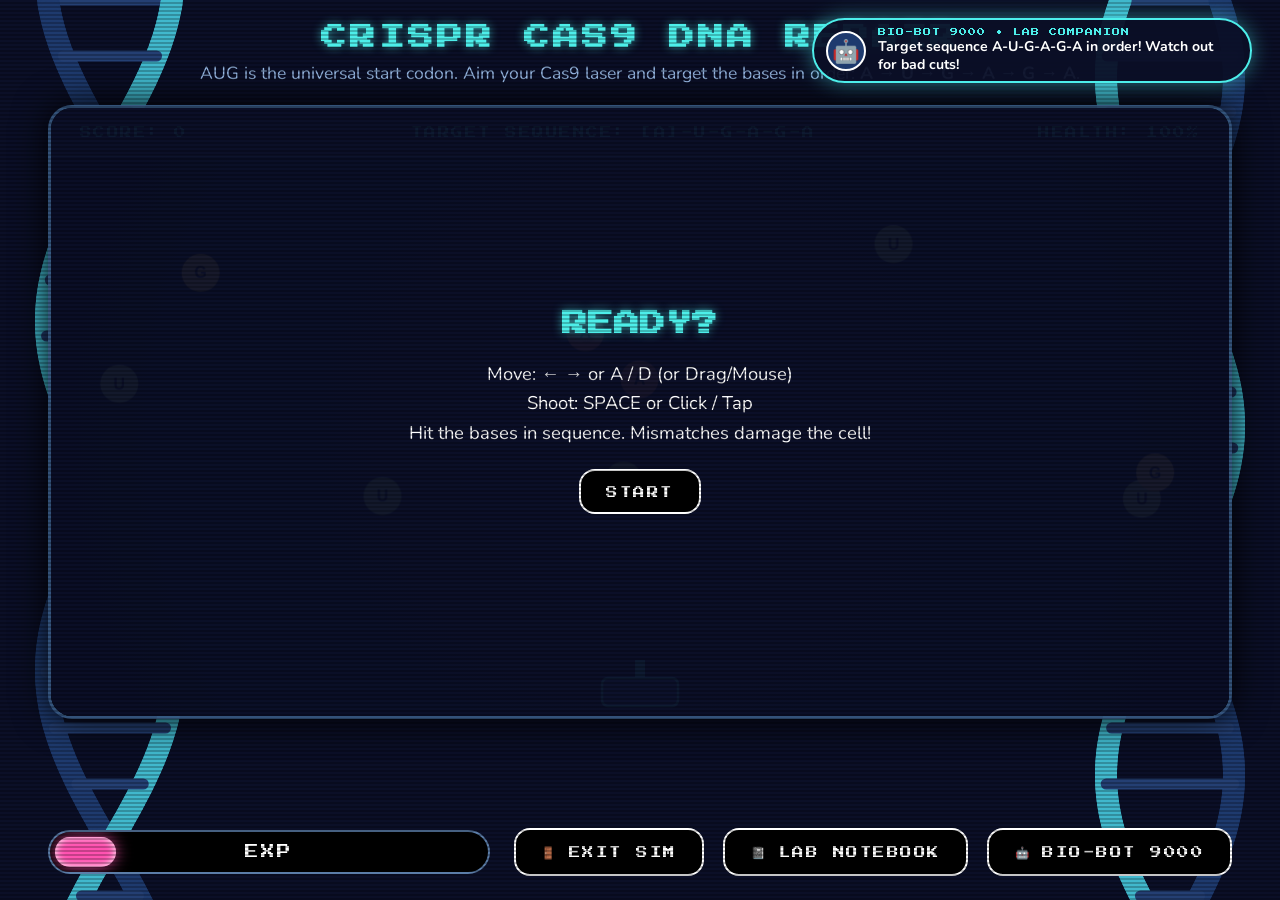
==== crispr.html @ 3cb6dfd9 "uhhh did some stuff" ====
<!DOCTYPE html>
<html lang="en">
<head>
  <meta charset="UTF-8" />
  <meta name="viewport" content="width=device-width, initial-scale=1.0" />
  <title>CRISPR Cas9 DNA Repair</title>

  <link rel="preconnect" href="https://fonts.googleapis.com">
  <link rel="preconnect" href="https://fonts.gstatic.com" crossorigin>
  <link href="https://fonts.googleapis.com/css2?family=Press+Start+2P&family=Nunito:wght@400;600;700&family=Caveat:wght@600;700&display=swap" rel="stylesheet">
  <link rel="stylesheet" href="style.css" />
</head>
<body class="crispr-page">
  <div class="scanlines"></div>

  <canvas id="dna-left" class="dna-canvas dna-left"></canvas>
  <canvas id="dna-right" class="dna-canvas dna-right"></canvas>

  <main class="cr-stage">
    <h1 class="cr-title">CRISPR CAS9 DNA REPAIR</h1>
    <p class="cr-intro">AUG is the universal start codon. Aim your Cas9 laser and target the bases in order: <strong>A &rarr; U &rarr; G &rarr; A &rarr; G &rarr; A</strong>.</p>

    <section class="cr-frame" aria-label="CRISPR Cas9 DNA repair game">
      <div class="cr-hud">
        <span id="score">SCORE: 0</span>
        <span id="target">TARGET SEQUENCE: A-U-G-A-G-A</span>
        <span id="health">HEALTH: 100%</span>
      </div>
      <canvas id="game" width="1180" height="560"></canvas>

      <div class="cr-overlay show" id="overlay">
        <h2 id="ov-title">READY?</h2>
        <p id="ov-text">Move: &larr; &rarr; or A / D (or Drag/Mouse)<br>Shoot: SPACE or Click / Tap<br>Hit the bases in sequence. Mismatches damage the cell!</p>
        <button class="cr-btn" id="start-btn" type="button">START</button>
      </div>
    </section>
  </main>

  <footer class="cr-bar">
    <!-- Original Clean EXP Bar -->
    <div class="cr-exp">
      <div class="cr-exp-track">
        <div class="cr-exp-fill" id="exp-fill"></div>
        <span class="cr-exp-label">EXP</span>
      </div>
    </div>
    <div class="cr-actions">
      <a href="index.html" class="cr-btn"><span>🚪</span> EXIT SIM</a>
      <button class="cr-btn" type="button"><span>📓</span> LAB NOTEBOOK</button>
      <button class="cr-btn" type="button"><span>🤖</span> BIO-BOT 9000</button>
    </div>
  </footer>

  <script>
    /* =========================================================
       CRISPR AUDIO ENGINE & ARCADE LOOP
       ========================================================= */
    let actx = null;
    let bgmInterval = null;
    let bgmIndex = 0;

    function getAudio() {
      try {
        if (!actx) {
          const AudioContext = window.AudioContext || window.webkitAudioContext;
          if (AudioContext) actx = new AudioContext();
        }
        if (actx && actx.state === 'suspended') {
          actx.resume().catch(() => {});
        }
        return actx;
      } catch(e) { return null; }
    }

    const Sound = {
      hover() {
        const c = getAudio();
        if (!c) return;
        try {
          const osc = c.createOscillator();
          const gain = c.createGain();
          osc.type = 'sine';
          osc.frequency.setValueAtTime(540, c.currentTime);
          gain.gain.setValueAtTime(0.04, c.currentTime);
          gain.gain.exponentialRampToValueAtTime(0.001, c.currentTime + 0.05);
          osc.connect(gain);
          gain.connect(c.destination);
          osc.start();
          osc.stop(c.currentTime + 0.05);
        } catch(e) {}
      },
      click() {
        const c = getAudio();
        if (!c) return;
        try {
          const osc = c.createOscillator();
          const gain = c.createGain();
          osc.type = 'square';
          osc.frequency.setValueAtTime(300, c.currentTime);
          osc.frequency.exponentialRampToValueAtTime(150, c.currentTime + 0.07);
          gain.gain.setValueAtTime(0.06, c.currentTime);
          gain.gain.exponentialRampToValueAtTime(0.001, c.currentTime + 0.07);
          osc.connect(gain);
          gain.connect(c.destination);
          osc.start();
          osc.stop(c.currentTime + 0.07);
        } catch(e) {}
      },
      laser() {
        const c = getAudio();
        if (!c) return;
        try {
          const osc = c.createOscillator();
          const gain = c.createGain();
          osc.type = 'sawtooth';
          osc.frequency.setValueAtTime(640, c.currentTime);
          osc.frequency.exponentialRampToValueAtTime(180, c.currentTime + 0.09);
          gain.gain.setValueAtTime(0.08, c.currentTime);
          gain.gain.exponentialRampToValueAtTime(0.001, c.currentTime + 0.09);
          osc.connect(gain);
          gain.connect(c.destination);
          osc.start();
          osc.stop(c.currentTime + 0.09);
        } catch(e) {}
      },
      match() {
        const c = getAudio();
        if (!c) return;
        try {
          const osc = c.createOscillator();
          const gain = c.createGain();
          osc.type = 'triangle';
          osc.frequency.setValueAtTime(523, c.currentTime);
          osc.frequency.exponentialRampToValueAtTime(784, c.currentTime + 0.12);
          gain.gain.setValueAtTime(0.09, c.currentTime);
          gain.gain.exponentialRampToValueAtTime(0.001, c.currentTime + 0.12);
          osc.connect(gain);
          gain.connect(c.destination);
          osc.start();
          osc.stop(c.currentTime + 0.12);
        } catch(e) {}
      },
      damage() {
        const c = getAudio();
        if (!c) return;
        try {
          const osc = c.createOscillator();
          const gain = c.createGain();
          osc.type = 'sawtooth';
          osc.frequency.setValueAtTime(140, c.currentTime);
          osc.frequency.exponentialRampToValueAtTime(60, c.currentTime + 0.16);
          gain.gain.setValueAtTime(0.12, c.currentTime);
          gain.gain.exponentialRampToValueAtTime(0.001, c.currentTime + 0.16);
          osc.connect(gain);
          gain.connect(c.destination);
          osc.start();
          osc.stop(c.currentTime + 0.16);
        } catch(e) {}
      },
      win() {
        const c = getAudio();
        if (!c) return;
        try {
          [440, 554, 659, 880].forEach((freq, idx) => {
            const osc = c.createOscillator();
            const gain = c.createGain();
            osc.type = 'square';
            osc.frequency.setValueAtTime(freq, c.currentTime + idx * 0.08);
            gain.gain.setValueAtTime(0.08, c.currentTime + idx * 0.08);
            gain.gain.exponentialRampToValueAtTime(0.001, c.currentTime + idx * 0.08 + 0.2);
            osc.connect(gain);
            gain.connect(c.destination);
            osc.start(c.currentTime + idx * 0.08);
            osc.stop(c.currentTime + idx * 0.08 + 0.2);
          });
        } catch(e) {}
      },
      lose() {
        const c = getAudio();
        if (!c) return;
        try {
          [280, 220, 160].forEach((freq, idx) => {
            const osc = c.createOscillator();
            const gain = c.createGain();
            osc.type = 'sawtooth';
            osc.frequency.setValueAtTime(freq, c.currentTime + idx * 0.1);
            gain.gain.setValueAtTime(0.09, c.currentTime + idx * 0.1);
            gain.gain.exponentialRampToValueAtTime(0.001, c.currentTime + idx * 0.1 + 0.18);
            osc.connect(gain);
            gain.connect(c.destination);
            osc.start(c.currentTime + idx * 0.1);
            osc.stop(c.currentTime + idx * 0.1 + 0.18);
          });
        } catch(e) {}
      },
      startBGM() {
        this.stopBGM();
        const notes = [130.81, 164.81, 196.00, 246.94, 261.63, 196.00];
        bgmInterval = setInterval(() => {
          const c = getAudio();
          if (!c) return;
          try {
            const osc = c.createOscillator();
            const gain = c.createGain();
            osc.type = 'triangle';
            osc.frequency.setValueAtTime(notes[bgmIndex % notes.length], c.currentTime);
            bgmIndex++;
            gain.gain.setValueAtTime(0.024, c.currentTime);
            gain.gain.exponentialRampToValueAtTime(0.001, c.currentTime + 0.38);
            osc.connect(gain);
            gain.connect(c.destination);
            osc.start();
            osc.stop(c.currentTime + 0.38);
          } catch(e) {}
        }, 360);
      },
      stopBGM() {
        if (bgmInterval) {
          clearInterval(bgmInterval);
          bgmInterval = null;
        }
      }
    };

    /* Button Sounds for Game Page */
    let lastHovered = null;
    document.addEventListener('mouseover', e => {
      const btn = e.target.closest('button, .cr-btn');
      if (btn && btn !== lastHovered) {
        lastHovered = btn;
        if (!/NOTEBOOK/i.test(btn.textContent)) Sound.hover();
      }
    });
    document.addEventListener('mouseout', e => {
      const btn = e.target.closest('button, .cr-btn');
      if (btn && !btn.contains(e.relatedTarget)) lastHovered = null;
    });
    document.addEventListener('mousedown', e => {
      const btn = e.target.closest('button, .cr-btn');
      if (btn && !/NOTEBOOK/i.test(btn.textContent)) Sound.click();
    });

    /* Arcade Game State */
    const SEQ = ['A','U','G','A','G','A'];
    const COLORS = { A:'#e8847c', U:'#a8e08a', G:'#fde172' };
    const cv = document.getElementById('game'), ctx = cv.getContext('2d');
    const W = cv.width, H = cv.height;
    const $ = id => document.getElementById(id);

    let bases, bullets, parts, idx, score, health, running = false, keys = {}, cool = 0;
    const player = { x: W/2, w: 76, h: 28, speed: 5.4 };

    function spawn(forceLetter) {
      const letters = ['A','U','G'];
      let l = forceLetter;
      if (!l) {
        const needed = idx < SEQ.length ? SEQ[idx] : null;
        const copies = bases ? bases.filter(b => b.l === needed).length : 0;
        do { l = letters[Math.floor(Math.random()*3)]; } while (l === needed && copies >= 2);
      }
      return { 
        l, 
        x: 50 + Math.random()*(W-100), 
        y: 40 + Math.random()*(H-250), 
        r: 19,
        vx: (Math.random()<.5?-1:1)*(.3 + Math.random()*.42), 
        vy: (Math.random()<.5?-1:1)*(.22 + Math.random()*.34) 
      };
    }

    function reset() {
      idx = 0; score = 0; health = 100; bullets = []; parts = []; bases = [];
      for (let i = 0; i < 9; i++) bases.push(spawn());
      if (!bases.some(b => b.l === SEQ[0])) bases[0].l = SEQ[0];
      ['A','U','G'].forEach((L, i) => { if (!bases.some(b => b.l === L)) bases[i + 3].l = L; });
      player.x = W/2; 
      updateHUD();
    }

    function updateHUD() {
      $('score').textContent = 'SCORE: ' + score;
      $('health').textContent = 'HEALTH: ' + Math.max(0, health) + '%';
      $('target').textContent = 'TARGET SEQUENCE: ' + SEQ.map((b, i) => i === idx ? `[${b}]` : b).join('-');
      $('exp-fill').style.width = (14 + (idx / SEQ.length) * 86) + '%';
    }

    function burst(x, y, c) {
      for (let i = 0; i < 14; i++) parts.push({ x, y, vx: (Math.random()-.5)*4, vy: (Math.random()-.5)*4, life: 24, c });
    }

    function shoot() {
      if (!running || cool > 0) return;
      Sound.laser();
      bullets.push({ x: player.x, y: H - player.h - 32, r: 6 });
      cool = 14;
    }

    function end(win) {
      running = false;
      Sound.stopBGM();
      if (win) Sound.win(); else Sound.lose();
      $('ov-title').textContent = win ? 'SEQUENCE REPAIRED!' : 'DNA DAMAGED!';
      $('ov-text').innerHTML = win 
        ? 'AUG Codon found! Protein synthesis initiated. Final score: ' + score + '.' 
        : 'Cell integrity depleted. Final score: ' + score + '.';
      $('start-btn').textContent = 'PLAY AGAIN';
      $('overlay').classList.add('show');
    }

    function update() {
      if (keys['ArrowLeft'] || keys['KeyA']) player.x -= player.speed;
      if (keys['ArrowRight'] || keys['KeyD']) player.x += player.speed;
      player.x = Math.max(player.w/2 + 6, Math.min(W - player.w/2 - 6, player.x));
      if (cool > 0) cool--;
      if (keys['Space']) shoot();

      bases.forEach(b => {
        b.x += b.vx; b.y += b.vy;
        if (b.x < b.r || b.x > W - b.r) b.vx *= -1;
        if (b.y < b.r + 20 || b.y > H - 150) b.vy *= -1;
      });
      bullets.forEach(b => b.y -= 7.5);
      bullets = bullets.filter(b => b.y > -10);

      for (const bl of bullets) {
        for (const ba of bases) {
          if (bl.dead || ba.dead) continue;
          if (Math.hypot(bl.x - ba.x, bl.y - ba.y) < ba.r + bl.r) {
            bl.dead = ba.dead = true;
            if (ba.l === SEQ[idx]) { 
              idx++; 
              score += 15; 
              Sound.match();
              burst(ba.x, ba.y, COLORS[ba.l]); 
            } else { 
              health -= 10; 
              Sound.damage();
              burst(ba.x, ba.y, '#ff3333'); 
            }
          }
        }
      }
      bullets = bullets.filter(b => !b.dead);
      const n = bases.length;
      bases = bases.filter(b => !b.dead);
      while (bases.length < n) bases.push(spawn());
      if (idx < SEQ.length && !bases.some(b => b.l === SEQ[idx])) bases[0] = spawn(SEQ[idx]);

      parts.forEach(p => { p.x += p.vx; p.y += p.vy; p.life--; });
      parts = parts.filter(p => p.life > 0);
      updateHUD();
      if (idx >= SEQ.length) end(true);
      else if (health <= 0) end(false);
    }

    function draw() {
      ctx.clearRect(0, 0, W, H);
      bases.forEach(b => {
        ctx.fillStyle = COLORS[b.l];
        ctx.beginPath(); ctx.arc(b.x, b.y, b.r, 0, Math.PI * 2); ctx.fill();
        ctx.fillStyle = '#0b0f27'; ctx.font = 'bold 16px sans-serif';
        ctx.textAlign = 'center'; ctx.textBaseline = 'middle';
        ctx.fillText(b.l, b.x, b.y + 1);
      });
      ctx.fillStyle = '#4deeea';
      bullets.forEach(b => { ctx.beginPath(); ctx.arc(b.x, b.y, b.r, 0, Math.PI * 2); ctx.fill(); });
      parts.forEach(p => { ctx.globalAlpha = p.life / 24; ctx.fillStyle = p.c; ctx.fillRect(p.x, p.y, 4, 4); });
      ctx.globalAlpha = 1;
      
      // Cas9 Emitter Cannon
      ctx.fillStyle = '#4deeea'; ctx.fillRect(player.x - 5, H - player.h - 28, 10, 20);
      ctx.fillStyle = '#1e3a6e';
      ctx.beginPath();
      if (ctx.roundRect) ctx.roundRect(player.x - player.w/2, H - player.h - 10, player.w, player.h, 6);
      else ctx.rect(player.x - player.w/2, H - player.h - 10, player.w, player.h);
      ctx.fill();
      ctx.strokeStyle = '#4deeea'; ctx.lineWidth = 2.5; ctx.stroke();
    }

    function loop() {
      if (running) update();
      draw();
      requestAnimationFrame(loop);
    }

    function start() {
      getAudio();
      Sound.startBGM();
      reset(); 
      running = true;
      $('overlay').classList.remove('show');
    }

    $('start-btn').addEventListener('click', start);
    document.addEventListener('keydown', e => {
      keys[e.code] = true;
      if (['ArrowLeft','ArrowRight','Space','KeyA','KeyD'].includes(e.code)) e.preventDefault();
      if (e.code === 'Space') { getAudio(); shoot(); }
      if (e.code === 'Enter' && !running) start();
    });
    document.addEventListener('keyup', e => { keys[e.code] = false; });

    function pointerX(e) {
      const r = cv.getBoundingClientRect();
      const cx = (e.touches ? e.touches[0].clientX : e.clientX);
      return (cx - r.left) * (W / r.width);
    }
    cv.addEventListener('mousemove', e => { if (running) player.x = pointerX(e); });
    cv.addEventListener('mousedown', e => { if (running) { getAudio(); player.x = pointerX(e); shoot(); } });
    cv.addEventListener('touchstart', e => { if (running) { getAudio(); e.preventDefault(); player.x = pointerX(e); shoot(); } }, { passive: false });
    cv.addEventListener('touchmove', e => { if (running) { e.preventDefault(); player.x = pointerX(e); } }, { passive: false });

    reset(); 
    loop();
  </script>

  <script src="helix.js"></script>
  <script src="labnotebook.js"></script>
  <script src="biobot.js"></script>
</body>
</html>
---- style.css ----
/* =========================================================
   style.css — Unified Retro Sci-Fi Stylesheet
   ========================================================= */

* {
  margin: 0;
  padding: 0;
  box-sizing: border-box;
}

:root {
  --bg-color: #0b0f27;
  --cyan-primary: #4deeea;
  --cyan-glow: rgba(77, 238, 234, 0.6);
  --blue-border: #4a6fa5;
  --card-border: rgba(94, 150, 219, 0.55);
  --pink-exp: #ff52b1;
  --pink-glow: rgba(255, 82, 177, 0.85);
  --font-retro: 'Press Start 2P', monospace;
  --font-body: 'Nunito', sans-serif;
  --font-hand: 'Caveat', cursive, sans-serif;
}

body {
  background-color: var(--bg-color);
  color: #ffffff;
  font-family: var(--font-retro);
  min-height: 100vh;
  overflow-x: hidden;
  display: flex;
  justify-content: center;
  align-items: center;
  position: relative;
}

/* --- CRT SCANLINES --- */
.scanlines {
  position: fixed;
  inset: 0;
  pointer-events: none;
  background: linear-gradient(
    rgba(18, 16, 16, 0) 50%, 
    rgba(0, 0, 0, 0.35) 50%
  );
  background-size: 100% 4px;
  z-index: 99;
  opacity: 0.65;
}

/* --- 3D DNA BACKGROUND CANVASES --- */
.dna-canvas {
  position: fixed;
  top: 0;
  height: 100vh;
  width: 220px;
  z-index: 10;
  pointer-events: none;
  display: block;
}
.dna-left { left: 0; }
.dna-right { right: 0; }

/* --- MAIN PORTAL VIEWPORT --- */
.viewport {
  position: relative;
  z-index: 20;
  width: 100%;
  max-width: 1400px;
  min-height: 100vh;
  display: flex;
  flex-direction: column;
  justify-content: space-between;
  padding: 2.2rem 12.5rem 1.8rem;
}

/* --- HEADER --- */
.main-header {
  text-align: center;
  margin-bottom: 2rem;
}

.glitch-title {
  font-size: 1.65rem;
  letter-spacing: 3.5px;
  color: var(--cyan-primary);
  text-shadow: 0 0 8px var(--cyan-glow), 0 0 20px var(--cyan-glow);
  margin-bottom: 1rem;
  line-height: 1.5;
  transition: all 0.3s ease;
}

.glitch-title:hover {
  text-shadow: 0 0 12px #fff, 0 0 25px var(--cyan-primary), 0 0 45px var(--cyan-primary);
}

.sub-title {
  font-size: 0.95rem;
  letter-spacing: 2px;
  color: #3b9db4;
  text-shadow: 0 0 8px rgba(59, 157, 180, 0.6);
}

/* --- NAVIGATION PILL BUTTONS --- */
.nav-cluster {
  display: flex;
  flex-direction: column;
  align-items: center;
  gap: 1.5rem;
  margin-bottom: 2.5rem;
  width: 100%;
}

.nav-row {
  display: flex;
  justify-content: center;
  align-items: stretch;
  gap: 2rem;
  width: 100%;
}

.row-top { max-width: 1100px; }
.row-bottom { max-width: 820px; }

.pixel-pill-btn {
  flex: 1;
  min-height: 72px;
  background: rgba(11, 15, 39, 0.7);
  backdrop-filter: blur(5px);
  border: 2.5px solid var(--card-border);
  border-radius: 50px;
  padding: 1.25rem 2rem;
  font-family: var(--font-retro);
  font-size: 0.85rem;
  letter-spacing: 1.5px;
  color: #38b4d0;
  text-shadow: 0 0 6px rgba(56, 180, 208, 0.6);
  cursor: pointer;
  outline: none;
  position: relative;
  overflow: hidden;
  text-decoration: none;
  transition: all 0.25s cubic-bezier(0.175, 0.885, 0.32, 1.275);
  display: flex;
  justify-content: center;
  align-items: center;
  text-align: center;
}

.pixel-pill-btn.multi-line { line-height: 1.5; }

.pixel-pill-btn::after {
  content: '';
  position: absolute;
  top: 0;
  left: -120%;
  width: 60%;
  height: 100%;
  background: linear-gradient(90deg, transparent, rgba(77, 238, 234, 0.25), transparent);
  transform: skewX(-25deg);
  transition: none; 
}

.pixel-pill-btn:hover::after {
  left: 160%;
  transition: left 0.6s ease; 
}

.pixel-pill-btn:hover {
  border-color: var(--cyan-primary);
  color: #ffffff;
  transform: translateY(-4px) scale(1.03);
  box-shadow: 0 0 22px var(--cyan-glow), inset 0 0 16px rgba(77, 238, 234, 0.3);
  text-shadow: 0 0 10px #ffffff, 0 0 18px var(--cyan-primary);
}

.pixel-pill-btn:active { transform: translateY(1px) scale(0.98); }

/* --- PANELS & TAB BARS --- */
.content-panels {
  display: grid;
  grid-template-columns: 1fr 1fr;
  gap: 2.5rem;
  margin-bottom: 2.5rem;
  width: 100%;
}

.panel-card {
  border: 2px solid var(--card-border);
  border-radius: 30px;
  min-height: 280px;
  padding: 2rem 2.2rem;
  background: rgba(11, 15, 39, 0.65);
  backdrop-filter: blur(6px);
  position: relative;
  box-shadow: 0 6px 25px rgba(0, 0, 0, 0.4);
  display: flex;
  flex-direction: column;
}

.panel-title {
  font-size: 1.05rem;
  color: #3db8d0;
  text-shadow: 0 0 8px rgba(61, 184, 208, 0.7);
  letter-spacing: 2.5px;
  margin-bottom: 1.2rem;
}

.tab-bar {
  display: flex;
  flex-wrap: wrap;
  gap: 0.6rem;
  position: relative;
}

.tab-bar input[type="radio"] { display: none; }

.tab-btn {
  font-family: var(--font-retro);
  font-size: 0.58rem;
  letter-spacing: 1px;
  padding: 0.45rem 0.85rem;
  border: 1.5px solid var(--card-border);
  border-radius: 8px;
  color: #5b83b8;
  background: rgba(8, 11, 30, 0.8);
  cursor: pointer;
  transition: all 0.2s ease;
  user-select: none;
}

.tab-btn:hover {
  color: var(--cyan-primary);
  border-color: var(--cyan-primary);
  box-shadow: 0 0 8px rgba(77, 238, 234, 0.4);
}

#tab-gap-diag:checked + label, #tab-gap-stats:checked + label, #tab-gap-pipe:checked + label,
#tab-sol-matrix:checked + label, #tab-sol-sims:checked + label, #tab-sol-cred:checked + label {
  background: var(--cyan-primary);
  color: #0b0f27;
  border-color: var(--cyan-primary);
  box-shadow: 0 0 12px var(--cyan-primary);
  font-weight: bold;
}

.tab-content {
  display: none;
  width: 100%;
  margin-top: 1.4rem;
  animation: fadeIn 0.3s ease;
}

@keyframes fadeIn {
  from { opacity: 0; transform: translateY(4px); }
  to { opacity: 1; transform: translateY(0); }
}

#tab-gap-diag:checked ~ .content-gap-diag, #tab-gap-stats:checked ~ .content-gap-stats,
#tab-gap-pipe:checked ~ .content-gap-pipe, #tab-sol-matrix:checked ~ .content-sol-matrix,
#tab-sol-sims:checked ~ .content-sol-sims, #tab-sol-cred:checked ~ .content-sol-cred {
  display: block;
}

.placeholder-text {
  font-family: var(--font-body);
  font-weight: 400;
  font-size: 1.15rem; 
  line-height: 1.6;
  color: #82a8de;
}

.prompt-arrow {
  font-family: var(--font-retro);
  font-size: 0.7rem;
  color: var(--cyan-primary);
  margin-right: 5px;
}

/* --- FOOTER, ROLE PILL & EXP GAUGE --- */
.bottom-bar, .cr-bar {
  display: flex;
  justify-content: space-between;
  align-items: center;
  flex-wrap: wrap;
  gap: 1.5rem;
  width: 100%;
  position: relative;
  z-index: 20;
}

/* Persistent Role Match Box */
.role-display-pill {
  background: #000000;
  border: 2px solid var(--card-border);
  border-radius: 25px;
  padding: 10px 16px;
  display: flex;
  align-items: center;
  gap: 8px;
  box-shadow: 0 0 12px rgba(0, 0, 0, 0.8);
}
.role-label {
  color: #ff52b1;
  font-size: 0.65rem;
  letter-spacing: 1.5px;
  font-weight: bold;
}
.role-value {
  color: #ffffff;
  font-size: 0.58rem;
  letter-spacing: 1px;
}

.exp-container, .cr-exp {
  flex: 1;
  max-width: 580px;
}

.exp-track, .cr-exp-track {
  width: 100%;
  height: 44px;
  background: #000000;
  border: 2.5px solid #5b7da8;
  border-radius: 35px;
  position: relative;
  display: flex;
  align-items: center;
  justify-content: center;
  cursor: pointer;
  overflow: hidden;
}

.exp-fill, .cr-exp-fill {
  position: absolute;
  left: 5px;
  top: 5px;
  bottom: 5px;
  width: 70px;
  background: var(--pink-exp);
  border-radius: 25px;
  box-shadow: 0 0 16px var(--pink-glow), inset 0 0 8px #fff;
  transition: width 0.5s ease;
}

.exp-track:hover .exp-fill { width: 80%; }

.exp-label, .cr-exp-label {
  position: relative;
  z-index: 3;
  font-size: 0.85rem;
  color: #ffffff;
  letter-spacing: 2px;
  pointer-events: none;
}

/* --- ACTION BUTTONS --- */
.action-buttons, .cr-actions {
  display: flex;
  gap: 1.2rem;
}

.action-btn, .cr-btn {
  background: #000000;
  border: 2.5px solid #ffffff;
  border-radius: 16px;
  color: #ffffff;
  font-family: var(--font-retro);
  font-size: 0.72rem;
  padding: 0.9rem 1.6rem;
  display: flex;
  align-items: center;
  gap: 0.75rem;
  cursor: pointer;
  letter-spacing: 1.5px;
  text-decoration: none;
  transition: all 0.25s ease;
}

.action-icon { font-size: 1.15rem; }

.action-btn:hover, .cr-btn:hover {
  background: #ffffff;
  color: #000000;
  transform: translateY(-4px) scale(1.04);
  box-shadow: 0 0 22px rgba(255, 255, 255, 0.8);
}

.action-btn:active, .cr-btn:active { transform: translateY(1px); }

/* =========================================================
   CRISPR CAS9 GAME STYLES
   ========================================================= */
.crispr-page {
  flex-direction: column;
  justify-content: space-between;
  padding: 1.5rem 3rem;
}

.cr-stage {
  position: relative;
  z-index: 20;
  display: flex;
  flex-direction: column;
  align-items: center;
  width: 100%;
  max-width: 1260px;
  margin: 0 auto;
}

.cr-title {
  font-size: 1.6rem;
  letter-spacing: 3px;
  color: var(--cyan-primary);
  text-shadow: 0 0 10px var(--cyan-glow);
  text-align: center;
  margin-bottom: 0.6rem;
}

.cr-intro {
  font-family: var(--font-body);
  font-size: 1.1rem;
  max-width: 880px;
  text-align: center;
  color: #9abce8;
  margin-bottom: 1.2rem;
  line-height: 1.5;
}

.cr-frame {
  position: relative;
  width: 100%;
  max-width: 1200px;
  border: 3.5px solid var(--card-border);
  border-radius: 24px;
  background: rgba(0, 0, 0, 0.9);
  box-shadow: 0 0 35px rgba(0, 0, 0, 0.95), inset 0 0 25px rgba(77, 238, 234, 0.08);
  overflow: hidden;
  margin-bottom: 1.8rem;
}

.cr-hud {
  display: flex;
  justify-content: space-between;
  padding: 1.1rem 1.8rem;
  background: rgba(14, 21, 56, 0.88);
  border-bottom: 2px solid var(--card-border);
  font-size: 0.72rem;
  letter-spacing: 1.5px;
  color: var(--cyan-primary);
}

#game {
  display: block;
  width: 100%;
  height: auto;
  max-height: 70vh;
  background: radial-gradient(circle at center, #0e173d 0%, #040714 100%);
  cursor: crosshair;
}

.cr-overlay {
  position: absolute;
  inset: 0;
  background: rgba(11, 15, 39, 0.95);
  display: flex;
  flex-direction: column;
  justify-content: center;
  align-items: center;
  gap: 1.4rem;
  padding: 2.5rem;
  text-align: center;
  opacity: 0;
  pointer-events: none;
  transition: opacity 0.3s ease;
}

.cr-overlay.show {
  opacity: 1;
  pointer-events: auto;
}

.cr-overlay h2 {
  font-size: 1.6rem;
  color: var(--cyan-primary);
  text-shadow: 0 0 10px var(--cyan-glow);
}

.cr-overlay p {
  font-family: var(--font-body);
  font-size: 1.15rem;
  line-height: 1.6;
  max-width: 640px;
  color: #ffffff;
}

/* --- RESPONSIVE BREAKPOINTS --- */
@media (max-width: 1200px) {
  .viewport { padding: 2rem 5rem 1.5rem; }
  .crispr-page { padding: 1.5rem 1.5rem; }
}

@media (max-width: 880px) {
  .viewport, .crispr-page { padding: 1.2rem 1rem; }
  .dna-canvas { display: none; }
  .nav-row { flex-direction: column; }
  .pixel-pill-btn { width: 100%; }
  .content-panels { grid-template-columns: 1fr; }
  .bottom-bar, .cr-bar { flex-direction: column; align-items: stretch; }
  .action-buttons, .cr-actions { justify-content: center; }
  .cr-hud { font-size: 0.55rem; flex-direction: column; gap: 0.6rem; }
}
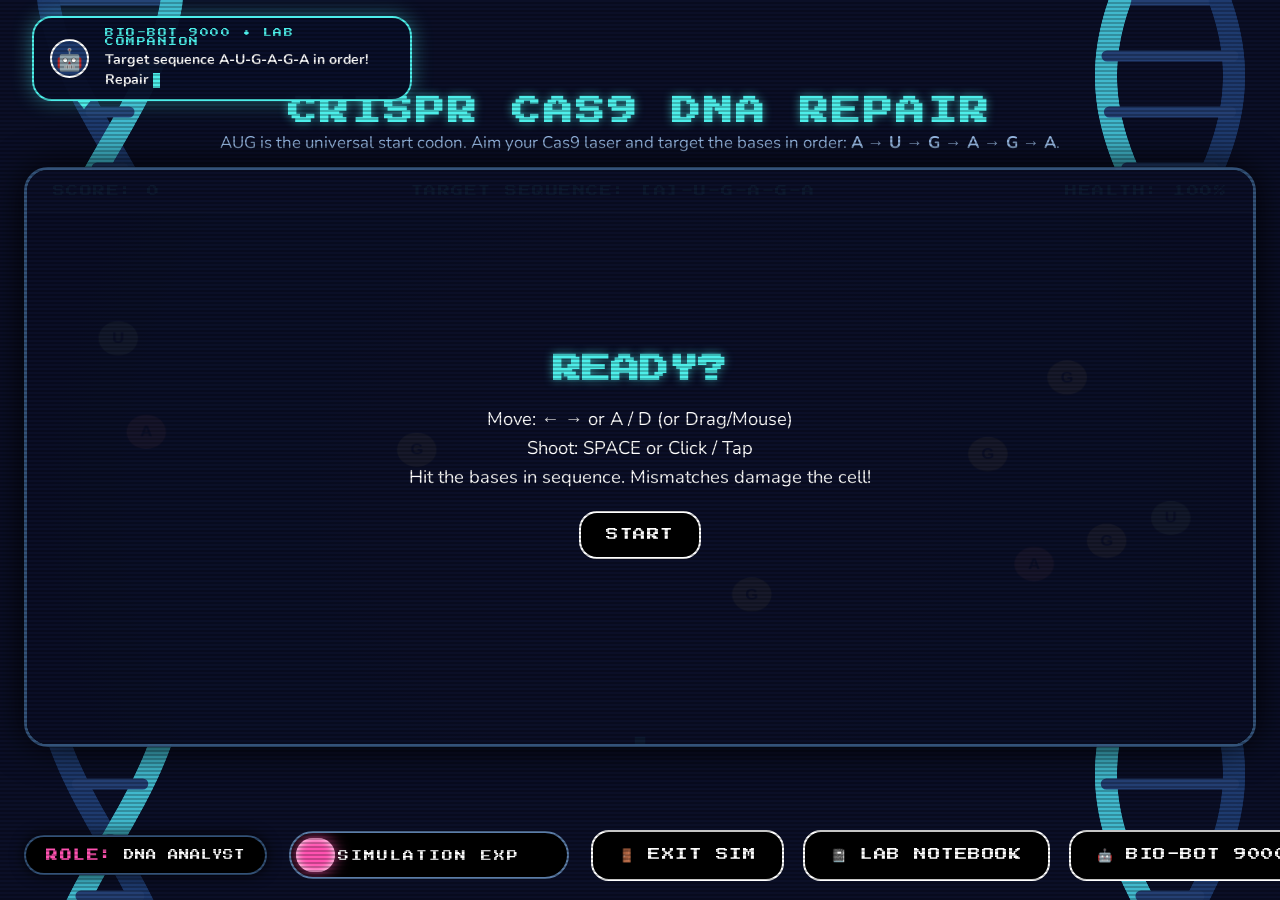
==== commit e28bd121: "Add files via upload" ====
--- a/crispr.html
+++ b/crispr.html
@@ -26,7 +26,7 @@
         <span id="target">TARGET SEQUENCE: A-U-G-A-G-A</span>
         <span id="health">HEALTH: 100%</span>
       </div>
-      <canvas id="game" width="1180" height="560"></canvas>
+      <canvas id="game" width="1180" height="640"></canvas>
 
       <div class="cr-overlay show" id="overlay">
         <h2 id="ov-title">READY?</h2>
@@ -37,11 +37,15 @@
   </main>
 
   <footer class="cr-bar">
-    <!-- Original Clean EXP Bar -->
+    <div class="role-display-pill">
+      <span class="role-label">ROLE:</span>
+      <span class="role-value" id="current-role">DNA ANALYST</span>
+    </div>
+
     <div class="cr-exp">
       <div class="cr-exp-track">
         <div class="cr-exp-fill" id="exp-fill"></div>
-        <span class="cr-exp-label">EXP</span>
+        <span class="cr-exp-label">SIMULATION EXP</span>
       </div>
     </div>
     <div class="cr-actions">
@@ -52,9 +56,6 @@
   </footer>
 
   <script>
-    /* =========================================================
-       CRISPR AUDIO ENGINE & ARCADE LOOP
-       ========================================================= */
     let actx = null;
     let bgmInterval = null;
     let bgmIndex = 0;
@@ -73,39 +74,6 @@
     }
 
     const Sound = {
-      hover() {
-        const c = getAudio();
-        if (!c) return;
-        try {
-          const osc = c.createOscillator();
-          const gain = c.createGain();
-          osc.type = 'sine';
-          osc.frequency.setValueAtTime(540, c.currentTime);
-          gain.gain.setValueAtTime(0.04, c.currentTime);
-          gain.gain.exponentialRampToValueAtTime(0.001, c.currentTime + 0.05);
-          osc.connect(gain);
-          gain.connect(c.destination);
-          osc.start();
-          osc.stop(c.currentTime + 0.05);
-        } catch(e) {}
-      },
-      click() {
-        const c = getAudio();
-        if (!c) return;
-        try {
-          const osc = c.createOscillator();
-          const gain = c.createGain();
-          osc.type = 'square';
-          osc.frequency.setValueAtTime(300, c.currentTime);
-          osc.frequency.exponentialRampToValueAtTime(150, c.currentTime + 0.07);
-          gain.gain.setValueAtTime(0.06, c.currentTime);
-          gain.gain.exponentialRampToValueAtTime(0.001, c.currentTime + 0.07);
-          osc.connect(gain);
-          gain.connect(c.destination);
-          osc.start();
-          osc.stop(c.currentTime + 0.07);
-        } catch(e) {}
-      },
       laser() {
         const c = getAudio();
         if (!c) return;
@@ -222,25 +190,6 @@
       }
     };
 
-    /* Button Sounds for Game Page */
-    let lastHovered = null;
-    document.addEventListener('mouseover', e => {
-      const btn = e.target.closest('button, .cr-btn');
-      if (btn && btn !== lastHovered) {
-        lastHovered = btn;
-        if (!/NOTEBOOK/i.test(btn.textContent)) Sound.hover();
-      }
-    });
-    document.addEventListener('mouseout', e => {
-      const btn = e.target.closest('button, .cr-btn');
-      if (btn && !btn.contains(e.relatedTarget)) lastHovered = null;
-    });
-    document.addEventListener('mousedown', e => {
-      const btn = e.target.closest('button, .cr-btn');
-      if (btn && !/NOTEBOOK/i.test(btn.textContent)) Sound.click();
-    });
-
-    /* Arcade Game State */
     const SEQ = ['A','U','G','A','G','A'];
     const COLORS = { A:'#e8847c', U:'#a8e08a', G:'#fde172' };
     const cv = document.getElementById('game'), ctx = cv.getContext('2d');
@@ -275,6 +224,9 @@
       ['A','U','G'].forEach((L, i) => { if (!bases.some(b => b.l === L)) bases[i + 3].l = L; });
       player.x = W/2; 
       updateHUD();
+
+      const saved = localStorage.getItem('biotech_matched_role');
+      if (saved) $('current-role').textContent = saved.toUpperCase();
     }
 
     function updateHUD() {
--- a/style.css
+++ b/style.css
@@ -1,5 +1,5 @@
 /* =========================================================
-   style.css — Unified Retro Sci-Fi Stylesheet
+   style.css — Screen-Filling Retro Sci-Fi Stylesheet
    ========================================================= */
 
 * {
@@ -28,6 +28,7 @@
   min-height: 100vh;
   overflow-x: hidden;
   display: flex;
+  flex-direction: column;
   justify-content: center;
   align-items: center;
   position: relative;
@@ -47,7 +48,7 @@
   opacity: 0.65;
 }
 
-/* --- 3D DNA BACKGROUND CANVASES --- */
+/* --- 3D DNA CANVASES (SEAMLESS 100vh CEILING TO FLOOR) --- */
 .dna-canvas {
   position: fixed;
   top: 0;
@@ -65,75 +66,78 @@
   position: relative;
   z-index: 20;
   width: 100%;
-  max-width: 1400px;
+  max-width: 1680px;
   min-height: 100vh;
   display: flex;
   flex-direction: column;
   justify-content: space-between;
-  padding: 2.2rem 12.5rem 1.8rem;
-}
-
-/* --- HEADER --- */
+  padding: 2.2rem 9rem 1.6rem;
+}
+
+/* --- HEADER & GLOWING TITLE --- */
 .main-header {
   text-align: center;
+  margin-top: 1.2rem;
   margin-bottom: 2rem;
 }
 
 .glitch-title {
-  font-size: 1.65rem;
-  letter-spacing: 3.5px;
+  font-size: 2.2rem;
+  letter-spacing: 4px;
   color: var(--cyan-primary);
-  text-shadow: 0 0 8px var(--cyan-glow), 0 0 20px var(--cyan-glow);
-  margin-bottom: 1rem;
-  line-height: 1.5;
-  transition: all 0.3s ease;
+  text-shadow: 0 0 10px var(--cyan-glow), 0 0 22px var(--cyan-glow);
+  line-height: 1.4;
+  cursor: pointer;
+  display: inline-block;
+  user-select: none;
+  transition: all 0.25s cubic-bezier(0.175, 0.885, 0.32, 1.275);
 }
 
 .glitch-title:hover {
-  text-shadow: 0 0 12px #fff, 0 0 25px var(--cyan-primary), 0 0 45px var(--cyan-primary);
-}
-
-.sub-title {
-  font-size: 0.95rem;
-  letter-spacing: 2px;
-  color: #3b9db4;
-  text-shadow: 0 0 8px rgba(59, 157, 180, 0.6);
-}
-
-/* --- NAVIGATION PILL BUTTONS --- */
+  color: #ffffff;
+  transform: translateY(-2px) scale(1.02);
+  text-shadow: 
+    0 0 10px #ffffff, 
+    0 0 22px var(--cyan-primary), 
+    0 0 45px var(--cyan-primary), 
+    0 0 75px var(--cyan-primary);
+}
+
+/* --- NAVIGATION BUTTONS --- */
 .nav-cluster {
   display: flex;
   flex-direction: column;
   align-items: center;
-  gap: 1.5rem;
-  margin-bottom: 2.5rem;
-  width: 100%;
+  gap: 1.8rem;
+  margin-bottom: 2.6rem;
+  width: 100%;
+  position: relative;
 }
 
 .nav-row {
   display: flex;
   justify-content: center;
   align-items: stretch;
-  gap: 2rem;
-  width: 100%;
-}
-
-.row-top { max-width: 1100px; }
-.row-bottom { max-width: 820px; }
+  gap: 2.2rem;
+  width: 100%;
+}
+
+.row-top { max-width: 1380px; }
+.row-bottom { max-width: 1040px; }
 
 .pixel-pill-btn {
   flex: 1;
-  min-height: 72px;
-  background: rgba(11, 15, 39, 0.7);
-  backdrop-filter: blur(5px);
-  border: 2.5px solid var(--card-border);
-  border-radius: 50px;
-  padding: 1.25rem 2rem;
+  min-height: 86px;
+  background: rgba(11, 15, 39, 0.75);
+  backdrop-filter: blur(6px);
+  border: 3px solid var(--card-border);
+  border-radius: 60px;
+  padding: 1.5rem 2.4rem;
   font-family: var(--font-retro);
-  font-size: 0.85rem;
-  letter-spacing: 1.5px;
+  font-size: 1.05rem;
+  letter-spacing: 2px;
   color: #38b4d0;
-  text-shadow: 0 0 6px rgba(56, 180, 208, 0.6);
+  text-shadow: 0 0 8px rgba(56, 180, 208, 0.6);
   cursor: pointer;
   outline: none;
   position: relative;
@@ -155,7 +159,7 @@
   left: -120%;
   width: 60%;
   height: 100%;
-  background: linear-gradient(90deg, transparent, rgba(77, 238, 234, 0.25), transparent);
+  background: linear-gradient(90deg, transparent, rgba(77, 238, 234, 0.3), transparent);
   transform: skewX(-25deg);
   transition: none; 
 }
@@ -169,46 +173,80 @@
   border-color: var(--cyan-primary);
   color: #ffffff;
   transform: translateY(-4px) scale(1.03);
-  box-shadow: 0 0 22px var(--cyan-glow), inset 0 0 16px rgba(77, 238, 234, 0.3);
-  text-shadow: 0 0 10px #ffffff, 0 0 18px var(--cyan-primary);
+  box-shadow: 0 0 26px var(--cyan-glow), inset 0 0 20px rgba(77, 238, 234, 0.35);
+  text-shadow: 0 0 12px #ffffff, 0 0 22px var(--cyan-primary);
 }
 
 .pixel-pill-btn:active { transform: translateY(1px) scale(0.98); }
+
+/* --- ACTIVE STEP GLOW --- */
+.solo-quiz-glow {
+  max-width: 980px !important;
+  min-height: 120px !important;
+  font-size: 1.45rem !important;
+  letter-spacing: 3px !important;
+  border-width: 4px !important;
+  border-color: var(--cyan-primary) !important;
+  color: #ffffff !important;
+  background: rgba(13, 24, 62, 0.94) !important;
+  box-shadow: 0 0 38px var(--cyan-primary), inset 0 0 30px rgba(77, 238, 234, 0.55) !important;
+  animation: pulseSoloQuiz 1.4s infinite alternate ease-in-out !important;
+}
+
+@keyframes pulseSoloQuiz {
+  0% {
+    transform: scale(1);
+    box-shadow: 0 0 26px var(--cyan-glow), inset 0 0 18px rgba(77, 238, 234, 0.35);
+  }
+  100% {
+    transform: scale(1.035);
+    box-shadow: 0 0 54px var(--cyan-primary), 0 0 24px #ffffff, inset 0 0 36px rgba(77, 238, 234, 0.8);
+  }
+}
+
+.btn-locked { display: none !important; }
+
+.btn-completed {
+  border-color: #5575a3 !important;
+  color: #7da5d8 !important;
+  background: rgba(8, 12, 30, 0.85) !important;
+  box-shadow: none !important;
+}
 
 /* --- PANELS & TAB BARS --- */
 .content-panels {
   display: grid;
   grid-template-columns: 1fr 1fr;
-  gap: 2.5rem;
-  margin-bottom: 2.5rem;
+  gap: 3rem;
+  margin-bottom: 2.8rem;
   width: 100%;
 }
 
 .panel-card {
-  border: 2px solid var(--card-border);
-  border-radius: 30px;
-  min-height: 280px;
-  padding: 2rem 2.2rem;
-  background: rgba(11, 15, 39, 0.65);
-  backdrop-filter: blur(6px);
-  position: relative;
-  box-shadow: 0 6px 25px rgba(0, 0, 0, 0.4);
+  border: 3px solid var(--card-border);
+  border-radius: 36px;
+  min-height: 340px;
+  padding: 2.4rem 2.8rem;
+  background: rgba(11, 15, 39, 0.7);
+  backdrop-filter: blur(8px);
+  position: relative;
+  box-shadow: 0 8px 30px rgba(0, 0, 0, 0.5);
   display: flex;
   flex-direction: column;
 }
 
 .panel-title {
-  font-size: 1.05rem;
+  font-size: 1.35rem;
   color: #3db8d0;
-  text-shadow: 0 0 8px rgba(61, 184, 208, 0.7);
-  letter-spacing: 2.5px;
-  margin-bottom: 1.2rem;
+  text-shadow: 0 0 10px rgba(61, 184, 208, 0.75);
+  letter-spacing: 3px;
+  margin-bottom: 1.5rem;
 }
 
 .tab-bar {
   display: flex;
   flex-wrap: wrap;
-  gap: 0.6rem;
+  gap: 0.8rem;
   position: relative;
 }
 
@@ -216,13 +254,13 @@
 
 .tab-btn {
   font-family: var(--font-retro);
-  font-size: 0.58rem;
-  letter-spacing: 1px;
-  padding: 0.45rem 0.85rem;
-  border: 1.5px solid var(--card-border);
-  border-radius: 8px;
+  font-size: 0.72rem;
+  letter-spacing: 1.5px;
+  padding: 0.65rem 1.2rem;
+  border: 2px solid var(--card-border);
+  border-radius: 12px;
   color: #5b83b8;
-  background: rgba(8, 11, 30, 0.8);
+  background: rgba(8, 11, 30, 0.85);
   cursor: pointer;
   transition: all 0.2s ease;
   user-select: none;
@@ -231,7 +269,7 @@
 .tab-btn:hover {
   color: var(--cyan-primary);
   border-color: var(--cyan-primary);
-  box-shadow: 0 0 8px rgba(77, 238, 234, 0.4);
+  box-shadow: 0 0 12px rgba(77, 238, 234, 0.45);
 }
 
 #tab-gap-diag:checked + label, #tab-gap-stats:checked + label, #tab-gap-pipe:checked + label,
@@ -239,14 +277,14 @@
   background: var(--cyan-primary);
   color: #0b0f27;
   border-color: var(--cyan-primary);
-  box-shadow: 0 0 12px var(--cyan-primary);
+  box-shadow: 0 0 16px var(--cyan-primary);
   font-weight: bold;
 }
 
 .tab-content {
   display: none;
   width: 100%;
-  margin-top: 1.4rem;
+  margin-top: 1.8rem;
   animation: fadeIn 0.3s ease;
 }
 
@@ -263,65 +301,66 @@
 
 .placeholder-text {
   font-family: var(--font-body);
-  font-weight: 400;
-  font-size: 1.15rem; 
-  line-height: 1.6;
-  color: #82a8de;
+  font-weight: 500;
+  font-size: 1.35rem;
+  line-height: 1.7;
+  color: #92bbf5;
 }
 
 .prompt-arrow {
   font-family: var(--font-retro);
-  font-size: 0.7rem;
+  font-size: 0.85rem;
   color: var(--cyan-primary);
-  margin-right: 5px;
-}
-
-/* --- FOOTER, ROLE PILL & EXP GAUGE --- */
-.bottom-bar, .cr-bar {
+  margin-right: 8px;
+}
+
+/* --- FOOTER & EXP BAR --- */
+.bottom-bar {
   display: flex;
   justify-content: space-between;
   align-items: center;
   flex-wrap: wrap;
-  gap: 1.5rem;
+  gap: 1.8rem;
   width: 100%;
   position: relative;
   z-index: 20;
 }
 
-/* Persistent Role Match Box */
 .role-display-pill {
   background: #000000;
-  border: 2px solid var(--card-border);
-  border-radius: 25px;
-  padding: 10px 16px;
+  border: 2.5px solid var(--card-border);
+  border-radius: 30px;
+  padding: 12px 20px;
   display: flex;
   align-items: center;
-  gap: 8px;
-  box-shadow: 0 0 12px rgba(0, 0, 0, 0.8);
+  gap: 10px;
+  box-shadow: 0 0 14px rgba(0, 0, 0, 0.85);
+  white-space: nowrap;
+  flex-shrink: 0;
 }
 .role-label {
   color: #ff52b1;
-  font-size: 0.65rem;
+  font-size: 0.72rem;
   letter-spacing: 1.5px;
   font-weight: bold;
 }
 .role-value {
   color: #ffffff;
-  font-size: 0.58rem;
+  font-size: 0.65rem;
   letter-spacing: 1px;
 }
 
-.exp-container, .cr-exp {
+.exp-container {
   flex: 1;
-  max-width: 580px;
-}
-
-.exp-track, .cr-exp-track {
-  width: 100%;
-  height: 44px;
+  max-width: 680px;
+}
+
+.exp-track {
+  width: 100%;
+  height: 52px;
   background: #000000;
-  border: 2.5px solid #5b7da8;
-  border-radius: 35px;
+  border: 3px solid #5b7da8;
+  border-radius: 40px;
   position: relative;
   display: flex;
   align-items: center;
@@ -330,24 +369,24 @@
   overflow: hidden;
 }
 
-.exp-fill, .cr-exp-fill {
+.exp-fill {
   position: absolute;
-  left: 5px;
-  top: 5px;
-  bottom: 5px;
-  width: 70px;
+  left: 6px;
+  top: 6px;
+  bottom: 6px;
+  width: 80px;
   background: var(--pink-exp);
-  border-radius: 25px;
-  box-shadow: 0 0 16px var(--pink-glow), inset 0 0 8px #fff;
+  border-radius: 30px;
+  box-shadow: 0 0 18px var(--pink-glow), inset 0 0 10px #fff;
   transition: width 0.5s ease;
 }
 
 .exp-track:hover .exp-fill { width: 80%; }
 
-.exp-label, .cr-exp-label {
+.exp-label {
   position: relative;
   z-index: 3;
-  font-size: 0.85rem;
+  font-size: 1rem;
   color: #ffffff;
   letter-spacing: 2px;
   pointer-events: none;
@@ -357,155 +396,303 @@
 .action-buttons, .cr-actions {
   display: flex;
   gap: 1.2rem;
+  flex-shrink: 0;
 }
 
 .action-btn, .cr-btn {
   background: #000000;
   border: 2.5px solid #ffffff;
-  border-radius: 16px;
+  border-radius: 18px;
   color: #ffffff;
   font-family: var(--font-retro);
-  font-size: 0.72rem;
-  padding: 0.9rem 1.6rem;
+  font-size: 0.78rem;
+  padding: 1rem 1.6rem;
   display: flex;
   align-items: center;
   gap: 0.75rem;
   cursor: pointer;
   letter-spacing: 1.5px;
   text-decoration: none;
+  white-space: nowrap;
   transition: all 0.25s ease;
 }
 
-.action-icon { font-size: 1.15rem; }
+.action-icon { font-size: 1.2rem; }
 
 .action-btn:hover, .cr-btn:hover {
   background: #ffffff;
   color: #000000;
   transform: translateY(-4px) scale(1.04);
-  box-shadow: 0 0 22px rgba(255, 255, 255, 0.8);
+  box-shadow: 0 0 24px rgba(255, 255, 255, 0.85);
 }
 
 .action-btn:active, .cr-btn:active { transform: translateY(1px); }
 
 /* =========================================================
-   CRISPR CAS9 GAME STYLES
+   QUIZ.HTML & CRISPR.HTML PAGE FIXES
    ========================================================= */
-.crispr-page {
-  flex-direction: column;
-  justify-content: space-between;
-  padding: 1.5rem 3rem;
-}
-
-.cr-stage {
-  position: relative;
-  z-index: 20;
-  display: flex;
-  flex-direction: column;
-  align-items: center;
-  width: 100%;
-  max-width: 1260px;
-  margin: 0 auto;
-}
-
-.cr-title {
-  font-size: 1.6rem;
+
+body.crispr-page {
+  display: flex !important;
+  flex-direction: column !important;
+  justify-content: space-between !important;
+  align-items: center !important;
+  min-height: 100vh !important;
+  width: 100% !important;
+  padding: 1.5rem 2rem 1.4rem !important;
+  margin: 0 !important;
+  box-sizing: border-box !important;
+}
+
+/* --- QUIZ STAGE & CENTERED MATCH RESULT --- */
+body.crispr-page .quiz-stage {
+  display: flex !important;
+  flex-direction: column !important;
+  align-items: center !important;
+  width: 100% !important;
+  max-width: 1260px !important;
+  margin: auto auto !important;
+  flex: 1 !important;
+  justify-content: center !important;
+  position: relative !important;
+  z-index: 20 !important;
+}
+
+body.crispr-page .outcome-panel {
+  display: none;
+  flex-direction: column !important;
+  align-items: center !important;
+  justify-content: center !important;
+  text-align: center !important;
+  margin: auto auto !important;
+  width: 100% !important;
+  max-width: 1050px !important;
+  padding: 3.2rem 3.5rem !important;
+  border-radius: 36px !important;
+  box-shadow: 0 0 50px rgba(255, 82, 177, 0.3), 0 20px 60px rgba(0, 0, 0, 0.95) !important;
+}
+
+body.crispr-page .outcome-role {
+  font-size: 1.8rem !important;
+  margin: 0.8rem 0 !important;
+}
+
+body.crispr-page .outcome-desc {
+  font-size: 1.35rem !important;
+  line-height: 1.8 !important;
+}
+
+body.crispr-page .base-diagram {
+  max-width: 520px !important;
+  gap: 14px !important;
+  margin-bottom: 1.6rem !important;
+}
+
+body.crispr-page .base-cube {
+  width: 54px !important;
+  height: 54px !important;
+  font-size: 1.35rem !important;
+  border-radius: 8px !important;
+}
+
+body.crispr-page .quiz-card {
+  width: 100% !important;
+  max-width: 1240px !important;
+  padding: 2.2rem 2.8rem !important;
+  border-radius: 32px !important;
+  gap: 1.6rem !important;
+  margin-bottom: 1.8rem !important;
+  box-shadow: 0 14px 50px rgba(0, 0, 0, 0.95) !important;
+}
+
+body.crispr-page .question-prompt {
+  font-size: 1.05rem !important;
+  line-height: 1.7 !important;
+  letter-spacing: 1.5px !important;
+}
+
+body.crispr-page .options-grid {
+  gap: 18px !important;
+}
+
+body.crispr-page .quiz-option-btn {
+  min-height: 98px !important;
+  padding: 18px 20px !important;
+  font-size: 0.65rem !important;
+  line-height: 1.7 !important;
+  border-radius: 20px !important;
+  border-width: 2.5px !important;
+}
+
+/* --- TALL GAME STAGE --- */
+body.crispr-page .cr-stage {
+  display: flex !important;
+  flex-direction: column !important;
+  align-items: center !important;
+  width: 100% !important;
+  max-width: 1360px !important;
+  margin: 0 auto !important;
+  flex: 1 !important;
+  justify-content: center !important;
+  position: relative !important;
+  z-index: 20 !important;
+}
+
+body.crispr-page .cr-title {
+  font-size: 1.8rem;
   letter-spacing: 3px;
   color: var(--cyan-primary);
   text-shadow: 0 0 10px var(--cyan-glow);
   text-align: center;
-  margin-bottom: 0.6rem;
-}
-
-.cr-intro {
+  margin: 0.4rem 0 0.3rem 0;
+  width: 100%;
+}
+
+body.crispr-page .cr-intro {
   font-family: var(--font-body);
-  font-size: 1.1rem;
-  max-width: 880px;
+  font-size: 1.05rem;
+  max-width: 900px;
   text-align: center;
   color: #9abce8;
-  margin-bottom: 1.2rem;
-  line-height: 1.5;
-}
-
-.cr-frame {
-  position: relative;
-  width: 100%;
-  max-width: 1200px;
-  border: 3.5px solid var(--card-border);
-  border-radius: 24px;
-  background: rgba(0, 0, 0, 0.9);
-  box-shadow: 0 0 35px rgba(0, 0, 0, 0.95), inset 0 0 25px rgba(77, 238, 234, 0.08);
-  overflow: hidden;
-  margin-bottom: 1.8rem;
-}
-
-.cr-hud {
-  display: flex;
-  justify-content: space-between;
-  padding: 1.1rem 1.8rem;
-  background: rgba(14, 21, 56, 0.88);
-  border-bottom: 2px solid var(--card-border);
-  font-size: 0.72rem;
-  letter-spacing: 1.5px;
-  color: var(--cyan-primary);
+  margin-bottom: 0.8rem;
+  line-height: 1.4;
+  width: 100%;
+}
+
+body.crispr-page .cr-frame {
+  position: relative !important;
+  width: 100% !important;
+  max-width: 1260px !important;
+  height: 64vh !important;
+  min-height: 580px !important;
+  border: 3.5px solid var(--card-border) !important;
+  border-radius: 24px !important;
+  background: rgba(0, 0, 0, 0.95) !important;
+  box-shadow: 0 0 35px rgba(0, 0, 0, 0.95), inset 0 0 25px rgba(77, 238, 234, 0.08) !important;
+  overflow: hidden !important;
+  display: flex !important;
+  flex-direction: column !important;
+  margin-bottom: 1rem !important;
+}
+
+body.crispr-page .cr-hud {
+  display: flex !important;
+  justify-content: space-between !important;
+  align-items: center !important;
+  padding: 0.9rem 1.6rem !important;
+  background: rgba(14, 21, 56, 0.95) !important;
+  border-bottom: 2px solid var(--card-border) !important;
+  font-size: 0.75rem !important;
+  letter-spacing: 1.5px !important;
+  color: var(--cyan-primary) !important;
+  width: 100% !important;
 }
 
 #game {
-  display: block;
-  width: 100%;
-  height: auto;
-  max-height: 70vh;
-  background: radial-gradient(circle at center, #0e173d 0%, #040714 100%);
-  cursor: crosshair;
-}
-
-.cr-overlay {
-  position: absolute;
-  inset: 0;
-  background: rgba(11, 15, 39, 0.95);
-  display: flex;
-  flex-direction: column;
-  justify-content: center;
-  align-items: center;
-  gap: 1.4rem;
-  padding: 2.5rem;
-  text-align: center;
+  display: block !important;
+  width: 100% !important;
+  height: 100% !important;
+  flex: 1 !important;
+  object-fit: fill !important;
+  background: radial-gradient(circle at center, #0e173d 0%, #040714 100%) !important;
+  cursor: crosshair !important;
+}
+
+body.crispr-page .cr-overlay {
+  position: absolute !important;
+  inset: 0 !important;
+  background: rgba(11, 15, 39, 0.95) !important;
+  display: flex !important;
+  flex-direction: column !important;
+  justify-content: center !important;
+  align-items: center !important;
+  gap: 1.2rem !important;
+  padding: 2rem !important;
+  text-align: center !important;
   opacity: 0;
   pointer-events: none;
   transition: opacity 0.3s ease;
-}
-
-.cr-overlay.show {
-  opacity: 1;
-  pointer-events: auto;
-}
-
-.cr-overlay h2 {
-  font-size: 1.6rem;
-  color: var(--cyan-primary);
-  text-shadow: 0 0 10px var(--cyan-glow);
-}
-
-.cr-overlay p {
-  font-family: var(--font-body);
-  font-size: 1.15rem;
-  line-height: 1.6;
-  max-width: 640px;
-  color: #ffffff;
+  z-index: 30 !important;
+}
+
+body.crispr-page .cr-overlay.show { opacity: 1 !important; pointer-events: auto !important; }
+
+body.crispr-page .cr-overlay h2 {
+  font-size: 1.8rem !important;
+  color: var(--cyan-primary) !important;
+  text-shadow: 0 0 10px var(--cyan-glow) !important;
+}
+
+body.crispr-page .cr-overlay p {
+  font-family: var(--font-body) !important;
+  font-size: 1.15rem !important;
+  line-height: 1.6 !important;
+  max-width: 650px !important;
+  color: #ffffff !important;
+}
+
+/* --- SPANNED BOTTOM FOOTER OVER THE DNA CORNERS --- */
+body.crispr-page .cr-bar {
+  display: flex !important;
+  flex-direction: row !important;
+  justify-content: space-between !important;
+  align-items: center !important;
+  width: 100% !important;
+  max-width: 1640px !important;
+  margin-top: auto !important;
+  gap: 1.4rem !important;
+  position: relative !important;
+  z-index: 25 !important;
+}
+
+body.crispr-page .cr-exp {
+  flex: 1.5 !important;
+  min-width: 280px !important;
+  max-width: 600px !important;
+}
+
+body.crispr-page .cr-exp-track {
+  width: 100% !important;
+  height: 48px !important;
+  background: #000000 !important;
+  border: 2.5px solid #5b7da8 !important;
+  border-radius: 35px !important;
+  position: relative !important;
+  display: flex !important;
+  align-items: center !important;
+  justify-content: center !important;
+  overflow: hidden !important;
+}
+
+body.crispr-page .cr-exp-fill {
+  position: absolute !important;
+  left: 5px !important;
+  top: 5px !important;
+  bottom: 5px !important;
+  background: var(--pink-exp) !important;
+  border-radius: 25px !important;
+  box-shadow: 0 0 16px var(--pink-glow), inset 0 0 8px #fff !important;
+  transition: width 0.4s ease !important;
+}
+
+body.crispr-page .cr-exp-label {
+  position: relative !important;
+  z-index: 5 !important;
+  font-size: 0.68rem !important;
+  letter-spacing: 2px !important;
+  white-space: nowrap !important;
+  color: #ffffff !important;
+  pointer-events: none !important;
 }
 
 /* --- RESPONSIVE BREAKPOINTS --- */
-@media (max-width: 1200px) {
-  .viewport { padding: 2rem 5rem 1.5rem; }
-  .crispr-page { padding: 1.5rem 1.5rem; }
-}
-
-@media (max-width: 880px) {
-  .viewport, .crispr-page { padding: 1.2rem 1rem; }
-  .dna-canvas { display: none; }
-  .nav-row { flex-direction: column; }
-  .pixel-pill-btn { width: 100%; }
-  .content-panels { grid-template-columns: 1fr; }
-  .bottom-bar, .cr-bar { flex-direction: column; align-items: stretch; }
-  .action-buttons, .cr-actions { justify-content: center; }
-  .cr-hud { font-size: 0.55rem; flex-direction: column; gap: 0.6rem; }
+@media (max-width: 1400px) {
+  .viewport { padding: 2rem 5rem 1.6rem; }
+  body.crispr-page { padding: 1.5rem 1.5rem 1.2rem !important; }
+}
+
+@media (max-width: 1050px) {
+  body.crispr-page .options-grid { grid-template-columns: 1fr; }
+  body.crispr-page .cr-bar { flex-direction: column !important; align-items: stretch !important; }
+  body.crispr-page .action-buttons, body.crispr-page .cr-actions { justify-content: center !important; }
 }
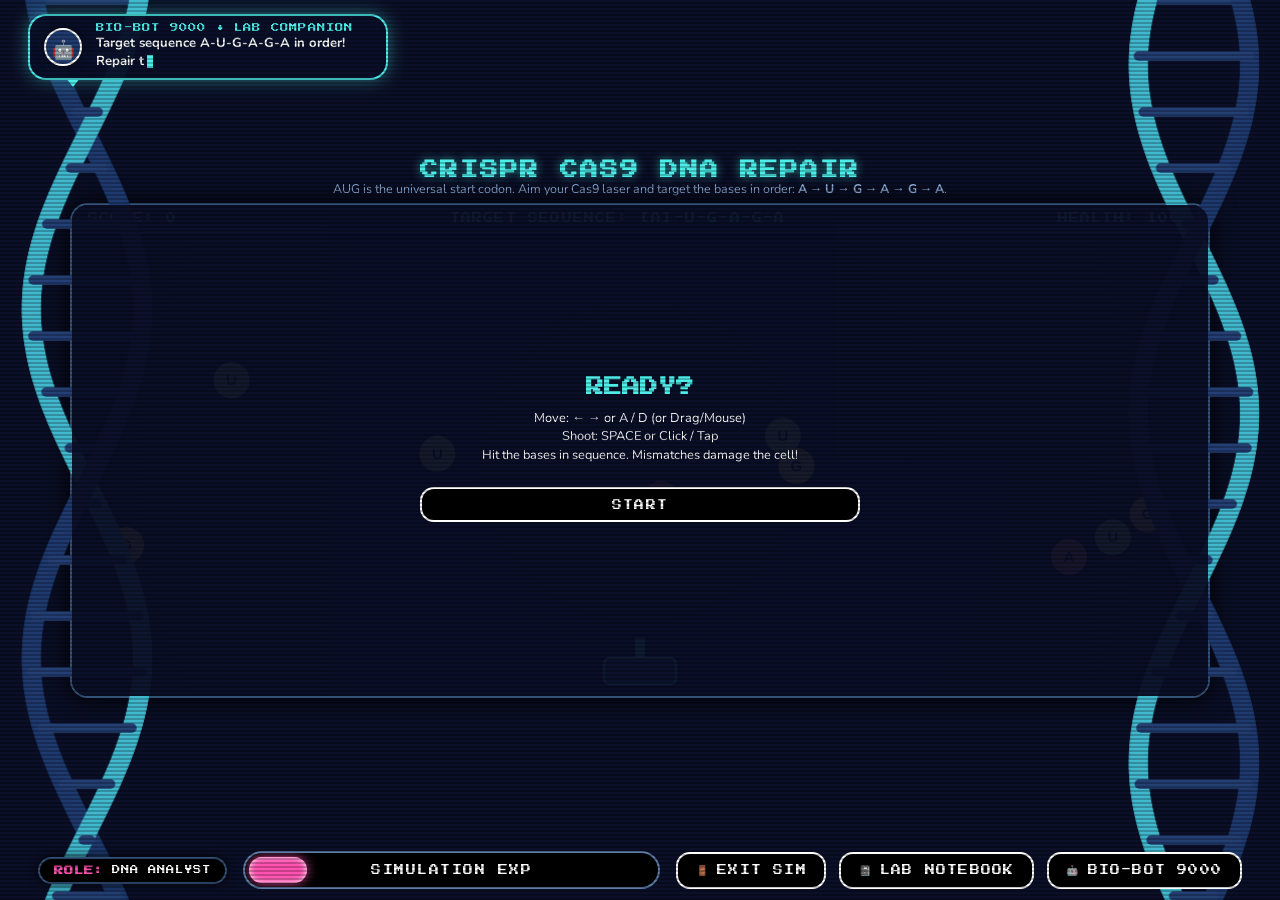
==== commit 9c5da23b: "Add files via upload" ====
--- a/crispr.html
+++ b/crispr.html
@@ -9,6 +9,38 @@
   <link rel="preconnect" href="https://fonts.gstatic.com" crossorigin>
   <link href="https://fonts.googleapis.com/css2?family=Press+Start+2P&family=Nunito:wght@400;600;700&family=Caveat:wght@600;700&display=swap" rel="stylesheet">
   <link rel="stylesheet" href="style.css" />
+  <style>
+    /* Completion Overlay Styling */
+    .ov-actions {
+      display: flex;
+      flex-direction: column;
+      gap: 12px;
+      margin-top: 10px;
+      width: 100%;
+      max-width: 440px;
+    }
+    .ov-next-btn {
+      background: var(--cyan-primary) !important;
+      color: #0b0f27 !important;
+      font-weight: bold !important;
+      box-shadow: 0 0 20px var(--cyan-primary) !important;
+      text-decoration: none;
+      text-align: center;
+      padding: 12px 18px;
+      border-radius: 14px;
+      font-family: var(--font-retro);
+      font-size: 0.75rem;
+      letter-spacing: 1px;
+      transition: all 0.25s;
+    }
+    .ov-next-btn:hover {
+      background: #ffffff !important;
+      transform: translateY(-2px) scale(1.02);
+      box-shadow: 0 0 28px #ffffff !important;
+    }
+    /* Canvas resolution is matched to its on-screen size in JS so circles/text never stretch */
+    body.crispr-page #game { flex: 1 1 0 !important; height: auto !important; min-height: 0 !important; }
+  </style>
 </head>
 <body class="crispr-page">
   <div class="scanlines"></div>
@@ -26,12 +58,15 @@
         <span id="target">TARGET SEQUENCE: A-U-G-A-G-A</span>
         <span id="health">HEALTH: 100%</span>
       </div>
-      <canvas id="game" width="1180" height="640"></canvas>
+      <!-- Fixed Proportion Canvas -->
+      <canvas id="game" width="1180" height="600"></canvas>
 
       <div class="cr-overlay show" id="overlay">
         <h2 id="ov-title">READY?</h2>
         <p id="ov-text">Move: &larr; &rarr; or A / D (or Drag/Mouse)<br>Shoot: SPACE or Click / Tap<br>Hit the bases in sequence. Mismatches damage the cell!</p>
-        <button class="cr-btn" id="start-btn" type="button">START</button>
+        <div class="ov-actions" id="ov-actions">
+          <button class="cr-btn" id="start-btn" type="button">START</button>
+        </div>
       </div>
     </section>
   </main>
@@ -56,6 +91,9 @@
   </footer>
 
   <script>
+    /* =========================================================
+       CRISPR AUDIO ENGINE & ARCADE LOOP (UNSQUISHED)
+       ========================================================= */
     let actx = null;
     let bgmInterval = null;
     let bgmIndex = 0;
@@ -193,11 +231,28 @@
     const SEQ = ['A','U','G','A','G','A'];
     const COLORS = { A:'#e8847c', U:'#a8e08a', G:'#fde172' };
     const cv = document.getElementById('game'), ctx = cv.getContext('2d');
-    const W = cv.width, H = cv.height;
+    let W = 1180, H = 600;
     const $ = id => document.getElementById(id);
 
     let bases, bullets, parts, idx, score, health, running = false, keys = {}, cool = 0;
-    const player = { x: W/2, w: 76, h: 28, speed: 5.4 };
+    
+    // Lifted cannon safely up from the bottom so it's never cut off
+    const player = { x: W/2, w: 72, h: 26, speed: 5.8, yBottomOffset: 38 };
+    const floorY = () => Math.max(160, H - 150);
+
+    function fitCanvas() {
+      const r = cv.getBoundingClientRect();
+      const nw = Math.max(320, Math.round(r.width) || 1180);
+      const nh = Math.max(260, Math.round(r.height) || 600);
+      const dpr = window.devicePixelRatio || 1;
+      const sx = nw / W, sy = nh / H;
+      [bases, bullets, parts].forEach(arr => arr && arr.forEach(o => { o.x *= sx; o.y *= sy; }));
+      player.x *= sx;
+      W = nw; H = nh;
+      cv.width = Math.round(W * dpr);
+      cv.height = Math.round(H * dpr);
+      ctx.setTransform(dpr, 0, 0, dpr, 0, 0);
+    }
 
     function spawn(forceLetter) {
       const letters = ['A','U','G'];
@@ -210,10 +265,10 @@
       return { 
         l, 
         x: 50 + Math.random()*(W-100), 
-        y: 40 + Math.random()*(H-250), 
-        r: 19,
-        vx: (Math.random()<.5?-1:1)*(.3 + Math.random()*.42), 
-        vy: (Math.random()<.5?-1:1)*(.22 + Math.random()*.34) 
+        y: 40 + Math.random()*Math.max(60, floorY() - 60), 
+        r: 18,
+        vx: (Math.random()<.5?-1:1)*(.3 + Math.random()*.4), 
+        vy: (Math.random()<.5?-1:1)*(.2 + Math.random()*.32) 
       };
     }
 
@@ -225,7 +280,8 @@
       player.x = W/2; 
       updateHUD();
 
-      const saved = localStorage.getItem('biotech_matched_role');
+      let saved = null;
+      try { saved = localStorage.getItem('biotech_matched_role'); } catch (e) {}
       if (saved) $('current-role').textContent = saved.toUpperCase();
     }
 
@@ -243,19 +299,39 @@
     function shoot() {
       if (!running || cool > 0) return;
       Sound.laser();
-      bullets.push({ x: player.x, y: H - player.h - 32, r: 6 });
+      bullets.push({ x: player.x, y: H - player.yBottomOffset - 24, r: 6 });
       cool = 14;
     }
 
+    // ADVANCES TO NEXT STAGE WITHOUT SOFTLOCK
     function end(win) {
       running = false;
       Sound.stopBGM();
-      if (win) Sound.win(); else Sound.lose();
+      if (win) {
+        Sound.win();
+        // Record simulation complete to unlock Step 3
+        try { localStorage.setItem('biotech_sim_complete', 'true'); } catch (e) {}
+      } else {
+        Sound.lose();
+      }
+
       $('ov-title').textContent = win ? 'SEQUENCE REPAIRED!' : 'DNA DAMAGED!';
       $('ov-text').innerHTML = win 
-        ? 'AUG Codon found! Protein synthesis initiated. Final score: ' + score + '.' 
-        : 'Cell integrity depleted. Final score: ' + score + '.';
-      $('start-btn').textContent = 'PLAY AGAIN';
+        ? 'AUG Codon found! Protein synthesis initiated. Step 2 Simulation completed!' 
+        : 'Cell integrity depleted. Try again to repair the DNA!';
+
+      const actions = $('ov-actions');
+      if (win) {
+        actions.innerHTML = `
+          <a href="training.html" class="ov-next-btn">NEXT STEP: INDUSTRY TRAINING &rarr;</a>
+          <button class="cr-btn" id="start-btn" type="button">REPLAY SIMULATION</button>
+        `;
+        document.getElementById('start-btn').addEventListener('click', start);
+      } else {
+        actions.innerHTML = `<button class="cr-btn" id="start-btn" type="button">TRY AGAIN</button>`;
+        document.getElementById('start-btn').addEventListener('click', start);
+      }
+
       $('overlay').classList.add('show');
     }
 
@@ -269,7 +345,7 @@
       bases.forEach(b => {
         b.x += b.vx; b.y += b.vy;
         if (b.x < b.r || b.x > W - b.r) b.vx *= -1;
-        if (b.y < b.r + 20 || b.y > H - 150) b.vy *= -1;
+        if (b.y < b.r + 20 || b.y > floorY()) b.vy *= -1;
       });
       bullets.forEach(b => b.y -= 7.5);
       bullets = bullets.filter(b => b.y > -10);
@@ -310,7 +386,7 @@
       bases.forEach(b => {
         ctx.fillStyle = COLORS[b.l];
         ctx.beginPath(); ctx.arc(b.x, b.y, b.r, 0, Math.PI * 2); ctx.fill();
-        ctx.fillStyle = '#0b0f27'; ctx.font = 'bold 16px sans-serif';
+        ctx.fillStyle = '#0b0f27'; ctx.font = 'bold 15px sans-serif';
         ctx.textAlign = 'center'; ctx.textBaseline = 'middle';
         ctx.fillText(b.l, b.x, b.y + 1);
       });
@@ -319,14 +395,18 @@
       parts.forEach(p => { ctx.globalAlpha = p.life / 24; ctx.fillStyle = p.c; ctx.fillRect(p.x, p.y, 4, 4); });
       ctx.globalAlpha = 1;
       
-      // Cas9 Emitter Cannon
-      ctx.fillStyle = '#4deeea'; ctx.fillRect(player.x - 5, H - player.h - 28, 10, 20);
+      // Cannon lifted well above the bottom border so it is fully visible
+      const py = H - player.yBottomOffset;
+      ctx.fillStyle = '#4deeea'; 
+      ctx.fillRect(player.x - 5, py - 20, 10, 20);
       ctx.fillStyle = '#1e3a6e';
       ctx.beginPath();
-      if (ctx.roundRect) ctx.roundRect(player.x - player.w/2, H - player.h - 10, player.w, player.h, 6);
-      else ctx.rect(player.x - player.w/2, H - player.h - 10, player.w, player.h);
+      if (ctx.roundRect) ctx.roundRect(player.x - player.w/2, py, player.w, player.h, 6);
+      else ctx.rect(player.x - player.w/2, py, player.w, player.h);
       ctx.fill();
-      ctx.strokeStyle = '#4deeea'; ctx.lineWidth = 2.5; ctx.stroke();
+      ctx.strokeStyle = '#4deeea'; 
+      ctx.lineWidth = 2.5; 
+      ctx.stroke();
     }
 
     function loop() {
@@ -336,6 +416,7 @@
     }
 
     function start() {
+      if (document.activeElement && document.activeElement.blur) document.activeElement.blur();
       getAudio();
       Sound.startBGM();
       reset(); 
@@ -343,14 +424,18 @@
       $('overlay').classList.remove('show');
     }
 
-    $('start-btn').addEventListener('click', start);
+    document.getElementById('start-btn').addEventListener('click', start);
+    const isTyping = e => { const t = e.target; return !!t && (t.tagName === 'INPUT' || t.tagName === 'TEXTAREA' || t.isContentEditable); };
     document.addEventListener('keydown', e => {
+      // Don't hijack typing in the lab notebook / Bio-Bot chat (space, A, D, Enter were being swallowed)
+      if (isTyping(e)) return;
       keys[e.code] = true;
       if (['ArrowLeft','ArrowRight','Space','KeyA','KeyD'].includes(e.code)) e.preventDefault();
       if (e.code === 'Space') { getAudio(); shoot(); }
       if (e.code === 'Enter' && !running) start();
     });
-    document.addEventListener('keyup', e => { keys[e.code] = false; });
+    document.addEventListener('keyup', e => { keys[e.code] = false; if (e.code === 'Space' && !isTyping(e)) e.preventDefault(); });
+    window.addEventListener('blur', () => { keys = {}; });
 
     function pointerX(e) {
       const r = cv.getBoundingClientRect();
@@ -362,12 +447,16 @@
     cv.addEventListener('touchstart', e => { if (running) { getAudio(); e.preventDefault(); player.x = pointerX(e); shoot(); } }, { passive: false });
     cv.addEventListener('touchmove', e => { if (running) { e.preventDefault(); player.x = pointerX(e); } }, { passive: false });
 
-    reset(); 
+    reset();
+    fitCanvas();
+    if (window.ResizeObserver) new ResizeObserver(fitCanvas).observe(cv);
+    else window.addEventListener('resize', fitCanvas);
     loop();
   </script>
 
   <script src="helix.js"></script>
   <script src="labnotebook.js"></script>
+  <script src="config.js"></script>
   <script src="biobot.js"></script>
 </body>
 </html>
--- a/style.css
+++ b/style.css
@@ -1,5 +1,6 @@
 /* =========================================================
-   style.css — Screen-Filling Retro Sci-Fi Stylesheet
+   style.css — Screen-Fitting Retro Stylesheet (Balanced Voids)
+   Auto-distributes vertical space evenly on MacBook screens
    ========================================================= */
 
 * {
@@ -25,8 +26,9 @@
   background-color: var(--bg-color);
   color: #ffffff;
   font-family: var(--font-retro);
-  min-height: 100vh;
-  overflow-x: hidden;
+  height: 100vh;
+  height: 100dvh;
+  overflow: hidden;
   display: flex;
   flex-direction: column;
   justify-content: center;
@@ -48,12 +50,13 @@
   opacity: 0.65;
 }
 
-/* --- 3D DNA CANVASES (SEAMLESS 100vh CEILING TO FLOOR) --- */
+/* --- 3D DNA CANVASES --- */
 .dna-canvas {
   position: fixed;
   top: 0;
   height: 100vh;
-  width: 220px;
+  height: 100dvh;
+  width: clamp(130px, 12vw, 200px);
   z-index: 10;
   pointer-events: none;
   display: block;
@@ -61,46 +64,46 @@
 .dna-left { left: 0; }
 .dna-right { right: 0; }
 
-/* --- MAIN PORTAL VIEWPORT --- */
+/* --- MAIN PORTAL VIEWPORT (SPACE-EVENLY BALANCED) --- */
 .viewport {
   position: relative;
   z-index: 20;
   width: 100%;
-  max-width: 1680px;
-  min-height: 100vh;
+  max-width: 1440px;
+  height: 100vh;
+  height: 100dvh;
   display: flex;
   flex-direction: column;
-  justify-content: space-between;
-  padding: 2.2rem 9rem 1.6rem;
-}
-
-/* --- HEADER & GLOWING TITLE --- */
+  /* Distributes all gaps equally so no giant empty void exists at the bottom */
+  justify-content: space-evenly;
+  align-items: center;
+  padding: 1rem clamp(2rem, 7vw, 7rem) 0.8rem;
+  box-sizing: border-box;
+}
+
+/* --- HEADER --- */
 .main-header {
   text-align: center;
-  margin-top: 1.2rem;
-  margin-bottom: 2rem;
+  margin: 0;
+  width: 100%;
 }
 
 .glitch-title {
-  font-size: 2.2rem;
-  letter-spacing: 4px;
+  font-size: clamp(1.2rem, 1.7vw, 1.75rem);
+  letter-spacing: 3px;
   color: var(--cyan-primary);
-  text-shadow: 0 0 10px var(--cyan-glow), 0 0 22px var(--cyan-glow);
-  line-height: 1.4;
+  text-shadow: 0 0 10px var(--cyan-glow), 0 0 20px var(--cyan-glow);
+  line-height: 1.3;
   cursor: pointer;
   display: inline-block;
   user-select: none;
-  transition: all 0.25s cubic-bezier(0.175, 0.885, 0.32, 1.275);
+  transition: all 0.25s ease;
 }
 
 .glitch-title:hover {
   color: #ffffff;
   transform: translateY(-2px) scale(1.02);
-  text-shadow: 
-    0 0 10px #ffffff, 
-    0 0 22px var(--cyan-primary), 
-    0 0 45px var(--cyan-primary), 
-    0 0 75px var(--cyan-primary);
+  text-shadow: 0 0 10px #ffffff, 0 0 22px var(--cyan-primary), 0 0 45px var(--cyan-primary);
 }
 
 /* --- NAVIGATION BUTTONS --- */
@@ -108,8 +111,9 @@
   display: flex;
   flex-direction: column;
   align-items: center;
-  gap: 1.8rem;
-  margin-bottom: 2.6rem;
+  justify-content: center;
+  gap: clamp(0.5rem, 1vh, 0.9rem);
+  margin: 0;
   width: 100%;
   position: relative;
 }
@@ -117,25 +121,26 @@
 .nav-row {
   display: flex;
   justify-content: center;
-  align-items: stretch;
-  gap: 2.2rem;
-  width: 100%;
-}
-
-.row-top { max-width: 1380px; }
-.row-bottom { max-width: 1040px; }
+  align-items: center;
+  gap: clamp(0.8rem, 1.5vw, 1.5rem);
+  width: 100%;
+  margin: 0 auto;
+}
+
+.row-top { max-width: 1100px; }
+.row-bottom { max-width: 760px; }
 
 .pixel-pill-btn {
   flex: 1;
-  min-height: 86px;
+  min-height: clamp(44px, 5.5vh, 58px);
   background: rgba(11, 15, 39, 0.75);
   backdrop-filter: blur(6px);
-  border: 3px solid var(--card-border);
-  border-radius: 60px;
-  padding: 1.5rem 2.4rem;
+  border: 2px solid var(--card-border);
+  border-radius: 50px;
+  padding: 0.6rem 1.4rem;
   font-family: var(--font-retro);
-  font-size: 1.05rem;
-  letter-spacing: 2px;
+  font-size: clamp(0.62rem, 0.72vw, 0.82rem);
+  letter-spacing: 1.5px;
   color: #38b4d0;
   text-shadow: 0 0 8px rgba(56, 180, 208, 0.6);
   cursor: pointer;
@@ -143,65 +148,39 @@
   position: relative;
   overflow: hidden;
   text-decoration: none;
-  transition: all 0.25s cubic-bezier(0.175, 0.885, 0.32, 1.275);
+  transition: all 0.25s ease;
   display: flex;
   justify-content: center;
   align-items: center;
   text-align: center;
 }
 
-.pixel-pill-btn.multi-line { line-height: 1.5; }
-
-.pixel-pill-btn::after {
-  content: '';
-  position: absolute;
-  top: 0;
-  left: -120%;
-  width: 60%;
-  height: 100%;
-  background: linear-gradient(90deg, transparent, rgba(77, 238, 234, 0.3), transparent);
-  transform: skewX(-25deg);
-  transition: none; 
-}
-
-.pixel-pill-btn:hover::after {
-  left: 160%;
-  transition: left 0.6s ease; 
-}
+.pixel-pill-btn.multi-line { line-height: 1.35; }
 
 .pixel-pill-btn:hover {
   border-color: var(--cyan-primary);
   color: #ffffff;
-  transform: translateY(-4px) scale(1.03);
-  box-shadow: 0 0 26px var(--cyan-glow), inset 0 0 20px rgba(77, 238, 234, 0.35);
-  text-shadow: 0 0 12px #ffffff, 0 0 22px var(--cyan-primary);
-}
-
-.pixel-pill-btn:active { transform: translateY(1px) scale(0.98); }
-
-/* --- ACTIVE STEP GLOW --- */
+  transform: translateY(-2px) scale(1.02);
+  box-shadow: 0 0 18px var(--cyan-glow), inset 0 0 12px rgba(77, 238, 234, 0.35);
+}
+
 .solo-quiz-glow {
-  max-width: 980px !important;
-  min-height: 120px !important;
-  font-size: 1.45rem !important;
-  letter-spacing: 3px !important;
-  border-width: 4px !important;
+  max-width: clamp(420px, 48vw, 680px) !important;
+  min-height: clamp(56px, 7vh, 76px) !important;
+  font-size: clamp(0.82rem, 0.95vw, 1.05rem) !important;
+  letter-spacing: 2px !important;
+  border-width: 3px !important;
   border-color: var(--cyan-primary) !important;
   color: #ffffff !important;
   background: rgba(13, 24, 62, 0.94) !important;
-  box-shadow: 0 0 38px var(--cyan-primary), inset 0 0 30px rgba(77, 238, 234, 0.55) !important;
+  box-shadow: 0 0 28px var(--cyan-primary), inset 0 0 18px rgba(77, 238, 234, 0.5) !important;
   animation: pulseSoloQuiz 1.4s infinite alternate ease-in-out !important;
+  margin: 0 auto !important;
 }
 
 @keyframes pulseSoloQuiz {
-  0% {
-    transform: scale(1);
-    box-shadow: 0 0 26px var(--cyan-glow), inset 0 0 18px rgba(77, 238, 234, 0.35);
-  }
-  100% {
-    transform: scale(1.035);
-    box-shadow: 0 0 54px var(--cyan-primary), 0 0 24px #ffffff, inset 0 0 36px rgba(77, 238, 234, 0.8);
-  }
+  0% { transform: scale(1); box-shadow: 0 0 18px var(--cyan-glow); }
+  100% { transform: scale(1.025); box-shadow: 0 0 38px var(--cyan-primary), 0 0 14px #ffffff; }
 }
 
 .btn-locked { display: none !important; }
@@ -213,52 +192,57 @@
   box-shadow: none !important;
 }
 
-/* --- PANELS & TAB BARS --- */
+/* --- BALANCED CONTENT PANELS --- */
 .content-panels {
   display: grid;
   grid-template-columns: 1fr 1fr;
-  gap: 3rem;
-  margin-bottom: 2.8rem;
-  width: 100%;
+  gap: clamp(1rem, 2vw, 2.2rem);
+  width: 100%;
+  max-width: 1220px;
+  margin: 0 auto;
 }
 
 .panel-card {
-  border: 3px solid var(--card-border);
-  border-radius: 36px;
-  min-height: 340px;
-  padding: 2.4rem 2.8rem;
-  background: rgba(11, 15, 39, 0.7);
+  border: 2px solid var(--card-border);
+  border-radius: 24px;
+  padding: clamp(1rem, 1.6vh, 1.6rem) clamp(1.2rem, 1.8vw, 2rem);
+  background: rgba(11, 15, 39, 0.75);
   backdrop-filter: blur(8px);
   position: relative;
-  box-shadow: 0 8px 30px rgba(0, 0, 0, 0.5);
+  box-shadow: 0 6px 20px rgba(0, 0, 0, 0.5);
   display: flex;
   flex-direction: column;
+  justify-content: flex-start;
+  /* Comfortably sized to fill the space without ballooning */
+  min-height: clamp(200px, 25vh, 260px);
+  max-height: 290px;
+  overflow-y: auto;
 }
 
 .panel-title {
-  font-size: 1.35rem;
+  font-size: clamp(0.85rem, 1vw, 1.05rem);
   color: #3db8d0;
-  text-shadow: 0 0 10px rgba(61, 184, 208, 0.75);
-  letter-spacing: 3px;
-  margin-bottom: 1.5rem;
+  text-shadow: 0 0 8px rgba(61, 184, 208, 0.75);
+  letter-spacing: 2px;
+  margin-bottom: 0.6rem;
 }
 
 .tab-bar {
   display: flex;
   flex-wrap: wrap;
-  gap: 0.8rem;
-  position: relative;
-}
-
-.tab-bar input[type="radio"] { display: none; }
+  gap: 0.5rem;
+}
+
+.tab-bar input[type="radio"] { position: absolute; opacity: 0; width: 1px; height: 1px; pointer-events: none; }
+.tab-bar input[type="radio"]:focus-visible + label { outline: 2px solid var(--cyan-primary); outline-offset: 2px; }
 
 .tab-btn {
   font-family: var(--font-retro);
-  font-size: 0.72rem;
-  letter-spacing: 1.5px;
-  padding: 0.65rem 1.2rem;
-  border: 2px solid var(--card-border);
-  border-radius: 12px;
+  font-size: clamp(0.48rem, 0.55vw, 0.62rem);
+  letter-spacing: 1px;
+  padding: 0.35rem 0.75rem;
+  border: 1.5px solid var(--card-border);
+  border-radius: 8px;
   color: #5b83b8;
   background: rgba(8, 11, 30, 0.85);
   cursor: pointer;
@@ -269,7 +253,6 @@
 .tab-btn:hover {
   color: var(--cyan-primary);
   border-color: var(--cyan-primary);
-  box-shadow: 0 0 12px rgba(77, 238, 234, 0.45);
 }
 
 #tab-gap-diag:checked + label, #tab-gap-stats:checked + label, #tab-gap-pipe:checked + label,
@@ -277,19 +260,18 @@
   background: var(--cyan-primary);
   color: #0b0f27;
   border-color: var(--cyan-primary);
-  box-shadow: 0 0 16px var(--cyan-primary);
   font-weight: bold;
 }
 
 .tab-content {
   display: none;
   width: 100%;
-  margin-top: 1.8rem;
+  margin-top: 0.85rem;
   animation: fadeIn 0.3s ease;
 }
 
 @keyframes fadeIn {
-  from { opacity: 0; transform: translateY(4px); }
+  from { opacity: 0; transform: translateY(3px); }
   to { opacity: 1; transform: translateY(0); }
 }
 
@@ -302,65 +284,65 @@
 .placeholder-text {
   font-family: var(--font-body);
   font-weight: 500;
-  font-size: 1.35rem;
-  line-height: 1.7;
+  font-size: clamp(0.9rem, 1.05vw, 1.12rem);
+  line-height: 1.6;
   color: #92bbf5;
 }
 
 .prompt-arrow {
   font-family: var(--font-retro);
-  font-size: 0.85rem;
+  font-size: 0.65rem;
   color: var(--cyan-primary);
-  margin-right: 8px;
-}
-
-/* --- FOOTER & EXP BAR --- */
+  margin-right: 4px;
+}
+
+/* --- FOOTER --- */
 .bottom-bar {
   display: flex;
   justify-content: space-between;
   align-items: center;
-  flex-wrap: wrap;
-  gap: 1.8rem;
-  width: 100%;
-  position: relative;
-  z-index: 20;
+  flex-wrap: nowrap;
+  gap: 1.2rem;
+  width: 100%;
+  max-width: 1220px;
+  margin: 0;
 }
 
 .role-display-pill {
   background: #000000;
-  border: 2.5px solid var(--card-border);
-  border-radius: 30px;
-  padding: 12px 20px;
-  display: flex;
-  align-items: center;
-  gap: 10px;
-  box-shadow: 0 0 14px rgba(0, 0, 0, 0.85);
+  border: 2px solid var(--card-border);
+  border-radius: 25px;
+  padding: 7px 14px;
+  display: flex;
+  align-items: center;
+  gap: 8px;
+  box-shadow: 0 0 10px rgba(0, 0, 0, 0.85);
   white-space: nowrap;
   flex-shrink: 0;
 }
 .role-label {
   color: #ff52b1;
-  font-size: 0.72rem;
-  letter-spacing: 1.5px;
+  font-size: 0.58rem;
+  letter-spacing: 1px;
   font-weight: bold;
 }
 .role-value {
   color: #ffffff;
-  font-size: 0.65rem;
+  font-size: 0.52rem;
   letter-spacing: 1px;
 }
 
 .exp-container {
   flex: 1;
-  max-width: 680px;
+  max-width: 520px;
 }
 
 .exp-track {
   width: 100%;
-  height: 52px;
+  height: 38px;
   background: #000000;
-  border: 3px solid #5b7da8;
-  border-radius: 40px;
+  border: 2px solid #5b7da8;
+  border-radius: 30px;
   position: relative;
   display: flex;
   align-items: center;
@@ -371,22 +353,20 @@
 
 .exp-fill {
   position: absolute;
-  left: 6px;
-  top: 6px;
-  bottom: 6px;
-  width: 80px;
+  left: 4px;
+  top: 4px;
+  bottom: 4px;
+  width: 65px;
   background: var(--pink-exp);
-  border-radius: 30px;
-  box-shadow: 0 0 18px var(--pink-glow), inset 0 0 10px #fff;
+  border-radius: 20px;
+  box-shadow: 0 0 12px var(--pink-glow), inset 0 0 6px #fff;
   transition: width 0.5s ease;
 }
-
-.exp-track:hover .exp-fill { width: 80%; }
 
 .exp-label {
   position: relative;
   z-index: 3;
-  font-size: 1rem;
+  font-size: 0.72rem;
   color: #ffffff;
   letter-spacing: 2px;
   pointer-events: none;
@@ -395,41 +375,40 @@
 /* --- ACTION BUTTONS --- */
 .action-buttons, .cr-actions {
   display: flex;
-  gap: 1.2rem;
+  gap: 0.8rem;
   flex-shrink: 0;
 }
 
 .action-btn, .cr-btn {
   background: #000000;
-  border: 2.5px solid #ffffff;
-  border-radius: 18px;
+  border: 2px solid #ffffff;
+  border-radius: 14px;
   color: #ffffff;
   font-family: var(--font-retro);
-  font-size: 0.78rem;
-  padding: 1rem 1.6rem;
-  display: flex;
-  align-items: center;
-  gap: 0.75rem;
+  font-size: 0.62rem;
+  padding: 0.65rem 1.1rem;
+  display: flex;
+  align-items: center;
+  justify-content: center;
+  gap: 0.5rem;
   cursor: pointer;
-  letter-spacing: 1.5px;
+  letter-spacing: 1.2px;
   text-decoration: none;
   white-space: nowrap;
   transition: all 0.25s ease;
 }
 
-.action-icon { font-size: 1.2rem; }
+.action-icon { font-size: 0.95rem; }
 
 .action-btn:hover, .cr-btn:hover {
   background: #ffffff;
   color: #000000;
-  transform: translateY(-4px) scale(1.04);
-  box-shadow: 0 0 24px rgba(255, 255, 255, 0.85);
-}
-
-.action-btn:active, .cr-btn:active { transform: translateY(1px); }
+  transform: translateY(-2px) scale(1.02);
+  box-shadow: 0 0 16px rgba(255, 255, 255, 0.8);
+}
 
 /* =========================================================
-   QUIZ.HTML & CRISPR.HTML PAGE FIXES
+   QUIZ.HTML & CRISPR.HTML (DEAD-CENTERED, BALANCED SPACES)
    ========================================================= */
 
 body.crispr-page {
@@ -437,153 +416,151 @@
   flex-direction: column !important;
   justify-content: space-between !important;
   align-items: center !important;
-  min-height: 100vh !important;
-  width: 100% !important;
-  padding: 1.5rem 2rem 1.4rem !important;
-  margin: 0 !important;
+  height: 100vh !important;
+  height: 100dvh !important;
+  overflow: hidden !important;
+  width: 100% !important;
+  padding: clamp(0.8rem, 1.5vh, 1.2rem) clamp(1.5rem, 3vw, 2.5rem) clamp(0.6rem, 1.2vh, 1rem) !important;
   box-sizing: border-box !important;
 }
 
-/* --- QUIZ STAGE & CENTERED MATCH RESULT --- */
+/* Centers the entire quiz & outcome content vertically */
 body.crispr-page .quiz-stage {
   display: flex !important;
   flex-direction: column !important;
   align-items: center !important;
-  width: 100% !important;
-  max-width: 1260px !important;
-  margin: auto auto !important;
+  justify-content: center !important;
+  width: 100% !important;
+  max-width: 1140px !important;
   flex: 1 !important;
-  justify-content: center !important;
-  position: relative !important;
-  z-index: 20 !important;
-}
-
+  min-height: 0 !important;
+  margin: auto 0 !important;
+}
+
+/* Match Result Card centered in the middle of screen */
 body.crispr-page .outcome-panel {
   display: none;
   flex-direction: column !important;
   align-items: center !important;
   justify-content: center !important;
   text-align: center !important;
-  margin: auto auto !important;
-  width: 100% !important;
-  max-width: 1050px !important;
-  padding: 3.2rem 3.5rem !important;
-  border-radius: 36px !important;
-  box-shadow: 0 0 50px rgba(255, 82, 177, 0.3), 0 20px 60px rgba(0, 0, 0, 0.95) !important;
+  margin: 1.2rem auto 0 auto !important;
+  width: 100% !important;
+  max-width: 880px !important;
+  padding: clamp(1.8rem, 2.8vh, 2.4rem) clamp(1.8rem, 2.8vw, 2.8rem) !important;
+  border-radius: 26px !important;
+  box-shadow: 0 0 35px rgba(255, 82, 177, 0.25), 0 12px 40px rgba(0, 0, 0, 0.95) !important;
 }
 
 body.crispr-page .outcome-role {
-  font-size: 1.8rem !important;
-  margin: 0.8rem 0 !important;
+  font-size: clamp(1.2rem, 1.6vw, 1.65rem) !important;
+  margin: 0.4rem 0 !important;
 }
 
 body.crispr-page .outcome-desc {
-  font-size: 1.35rem !important;
-  line-height: 1.8 !important;
+  font-size: clamp(0.9rem, 1.1vw, 1.12rem) !important;
+  line-height: 1.65 !important;
+  color: #c9daf8 !important;
+  margin-bottom: 0.8rem !important;
 }
 
 body.crispr-page .base-diagram {
-  max-width: 520px !important;
-  gap: 14px !important;
-  margin-bottom: 1.6rem !important;
+  max-width: clamp(320px, 32vw, 420px) !important;
+  gap: clamp(6px, 1vh, 10px) !important;
+  margin-bottom: clamp(0.6rem, 1.4vh, 1.2rem) !important;
 }
 
 body.crispr-page .base-cube {
-  width: 54px !important;
-  height: 54px !important;
-  font-size: 1.35rem !important;
-  border-radius: 8px !important;
+  width: clamp(36px, 3.5vw, 44px) !important;
+  height: clamp(36px, 3.5vw, 44px) !important;
+  font-size: clamp(0.85rem, 1vw, 1.1rem) !important;
+  border-radius: 6px !important;
 }
 
 body.crispr-page .quiz-card {
   width: 100% !important;
-  max-width: 1240px !important;
-  padding: 2.2rem 2.8rem !important;
-  border-radius: 32px !important;
-  gap: 1.6rem !important;
-  margin-bottom: 1.8rem !important;
-  box-shadow: 0 14px 50px rgba(0, 0, 0, 0.95) !important;
+  max-width: 1080px !important;
+  padding: clamp(0.9rem, 1.8vh, 1.5rem) clamp(1rem, 1.8vw, 1.8rem) !important;
+  border-radius: 22px !important;
+  gap: clamp(0.6rem, 1.2vh, 1.1rem) !important;
+  margin-bottom: clamp(0.5rem, 1.2vh, 1.1rem) !important;
+  box-shadow: 0 8px 35px rgba(0, 0, 0, 0.9) !important;
 }
 
 body.crispr-page .question-prompt {
-  font-size: 1.05rem !important;
-  line-height: 1.7 !important;
-  letter-spacing: 1.5px !important;
+  font-size: clamp(0.7rem, 0.85vw, 0.9rem) !important;
+  line-height: 1.5 !important;
 }
 
 body.crispr-page .options-grid {
-  gap: 18px !important;
+  gap: clamp(8px, 1.1vw, 14px) !important;
 }
 
 body.crispr-page .quiz-option-btn {
-  min-height: 98px !important;
-  padding: 18px 20px !important;
-  font-size: 0.65rem !important;
-  line-height: 1.7 !important;
-  border-radius: 20px !important;
-  border-width: 2.5px !important;
-}
-
-/* --- TALL GAME STAGE --- */
+  min-height: clamp(52px, 7vh, 70px) !important;
+  padding: clamp(8px, 1vh, 12px) clamp(10px, 1vw, 14px) !important;
+  font-size: clamp(0.46rem, 0.54vw, 0.6rem) !important;
+  line-height: 1.45 !important;
+  border-radius: 14px !important;
+}
+
+/* --- GAME STAGE (BALANCED VERTICALLY) --- */
 body.crispr-page .cr-stage {
   display: flex !important;
   flex-direction: column !important;
   align-items: center !important;
-  width: 100% !important;
-  max-width: 1360px !important;
-  margin: 0 auto !important;
+  justify-content: center !important;
+  width: 100% !important;
+  max-width: 1200px !important;
   flex: 1 !important;
-  justify-content: center !important;
-  position: relative !important;
-  z-index: 20 !important;
+  min-height: 0 !important;
+  margin: auto 0 !important;
 }
 
 body.crispr-page .cr-title {
-  font-size: 1.8rem;
-  letter-spacing: 3px;
+  font-size: clamp(1rem, 1.4vw, 1.45rem);
+  letter-spacing: 2px;
   color: var(--cyan-primary);
   text-shadow: 0 0 10px var(--cyan-glow);
   text-align: center;
-  margin: 0.4rem 0 0.3rem 0;
-  width: 100%;
+  margin: 0.1rem 0 !important;
 }
 
 body.crispr-page .cr-intro {
   font-family: var(--font-body);
-  font-size: 1.05rem;
-  max-width: 900px;
+  font-size: clamp(0.78rem, 0.9vw, 0.92rem);
+  max-width: 780px;
   text-align: center;
   color: #9abce8;
-  margin-bottom: 0.8rem;
-  line-height: 1.4;
-  width: 100%;
+  margin-bottom: clamp(0.2rem, 0.6vh, 0.5rem);
+  line-height: 1.3;
 }
 
 body.crispr-page .cr-frame {
   position: relative !important;
   width: 100% !important;
-  max-width: 1260px !important;
-  height: 64vh !important;
-  min-height: 580px !important;
-  border: 3.5px solid var(--card-border) !important;
-  border-radius: 24px !important;
+  max-width: 1140px !important;
+  height: clamp(340px, 55vh, 580px) !important;
+  min-height: 0 !important;
+  border: 2.5px solid var(--card-border) !important;
+  border-radius: 18px !important;
   background: rgba(0, 0, 0, 0.95) !important;
-  box-shadow: 0 0 35px rgba(0, 0, 0, 0.95), inset 0 0 25px rgba(77, 238, 234, 0.08) !important;
+  box-shadow: 0 0 26px rgba(0, 0, 0, 0.95), inset 0 0 16px rgba(77, 238, 234, 0.08) !important;
   overflow: hidden !important;
   display: flex !important;
   flex-direction: column !important;
-  margin-bottom: 1rem !important;
+  margin-bottom: clamp(0.4rem, 0.8vh, 0.7rem) !important;
 }
 
 body.crispr-page .cr-hud {
   display: flex !important;
   justify-content: space-between !important;
   align-items: center !important;
-  padding: 0.9rem 1.6rem !important;
+  padding: 0.5rem 1rem !important;
   background: rgba(14, 21, 56, 0.95) !important;
   border-bottom: 2px solid var(--card-border) !important;
-  font-size: 0.75rem !important;
-  letter-spacing: 1.5px !important;
+  font-size: 0.62rem !important;
+  letter-spacing: 1.2px !important;
   color: var(--cyan-primary) !important;
   width: 100% !important;
 }
@@ -606,8 +583,8 @@
   flex-direction: column !important;
   justify-content: center !important;
   align-items: center !important;
-  gap: 1.2rem !important;
-  padding: 2rem !important;
+  gap: 0.8rem !important;
+  padding: 1.2rem !important;
   text-align: center !important;
   opacity: 0;
   pointer-events: none;
@@ -618,45 +595,43 @@
 body.crispr-page .cr-overlay.show { opacity: 1 !important; pointer-events: auto !important; }
 
 body.crispr-page .cr-overlay h2 {
-  font-size: 1.8rem !important;
+  font-size: clamp(1.1rem, 1.4vw, 1.45rem) !important;
   color: var(--cyan-primary) !important;
-  text-shadow: 0 0 10px var(--cyan-glow) !important;
 }
 
 body.crispr-page .cr-overlay p {
   font-family: var(--font-body) !important;
-  font-size: 1.15rem !important;
-  line-height: 1.6 !important;
-  max-width: 650px !important;
-  color: #ffffff !important;
-}
-
-/* --- SPANNED BOTTOM FOOTER OVER THE DNA CORNERS --- */
+  font-size: clamp(0.8rem, 0.95vw, 1rem) !important;
+  line-height: 1.45 !important;
+  max-width: 540px !important;
+}
+
+/* --- FOOTER ON SECONDARY PAGES --- */
 body.crispr-page .cr-bar {
   display: flex !important;
   flex-direction: row !important;
   justify-content: space-between !important;
   align-items: center !important;
   width: 100% !important;
-  max-width: 1640px !important;
-  margin-top: auto !important;
-  gap: 1.4rem !important;
+  max-width: 1440px !important;
+  margin: 0 !important;
+  gap: 1rem !important;
   position: relative !important;
   z-index: 25 !important;
 }
 
 body.crispr-page .cr-exp {
-  flex: 1.5 !important;
-  min-width: 280px !important;
-  max-width: 600px !important;
+  flex: 1.4 !important;
+  min-width: 200px !important;
+  max-width: 480px !important;
 }
 
 body.crispr-page .cr-exp-track {
   width: 100% !important;
-  height: 48px !important;
+  height: 38px !important;
   background: #000000 !important;
-  border: 2.5px solid #5b7da8 !important;
-  border-radius: 35px !important;
+  border: 2px solid #5b7da8 !important;
+  border-radius: 30px !important;
   position: relative !important;
   display: flex !important;
   align-items: center !important;
@@ -666,33 +641,42 @@
 
 body.crispr-page .cr-exp-fill {
   position: absolute !important;
-  left: 5px !important;
-  top: 5px !important;
-  bottom: 5px !important;
+  left: 4px !important;
+  top: 4px !important;
+  bottom: 4px !important;
   background: var(--pink-exp) !important;
-  border-radius: 25px !important;
-  box-shadow: 0 0 16px var(--pink-glow), inset 0 0 8px #fff !important;
+  border-radius: 20px !important;
+  box-shadow: 0 0 12px var(--pink-glow), inset 0 0 6px #fff !important;
   transition: width 0.4s ease !important;
 }
 
 body.crispr-page .cr-exp-label {
   position: relative !important;
   z-index: 5 !important;
-  font-size: 0.68rem !important;
-  letter-spacing: 2px !important;
+  font-size: 0.62rem !important;
+  letter-spacing: 1.5px !important;
   white-space: nowrap !important;
   color: #ffffff !important;
   pointer-events: none !important;
 }
 
-/* --- RESPONSIVE BREAKPOINTS --- */
-@media (max-width: 1400px) {
-  .viewport { padding: 2rem 5rem 1.6rem; }
-  body.crispr-page { padding: 1.5rem 1.5rem 1.2rem !important; }
-}
-
-@media (max-width: 1050px) {
-  body.crispr-page .options-grid { grid-template-columns: 1fr; }
-  body.crispr-page .cr-bar { flex-direction: column !important; align-items: stretch !important; }
-  body.crispr-page .action-buttons, body.crispr-page .cr-actions { justify-content: center !important; }
+/* Training / Certification row center */
+.tr-row {
+  display: flex !important;
+  justify-content: center !important;
+  align-items: center !important;
+  width: 100% !important;
+  margin: 0 auto !important;
+}
+
+/* Mobile Fallback */
+@media (max-width: 880px), (max-height: 520px) {
+  body, body.crispr-page {
+    height: auto !important;
+    overflow-y: auto !important;
+  }
+  .viewport { height: auto !important; min-height: 100vh; }
+  .dna-canvas { display: none; }
+  .content-panels { grid-template-columns: 1fr; }
+  .bottom-bar, body.crispr-page .cr-bar { flex-direction: column !important; align-items: stretch !important; }
 }
